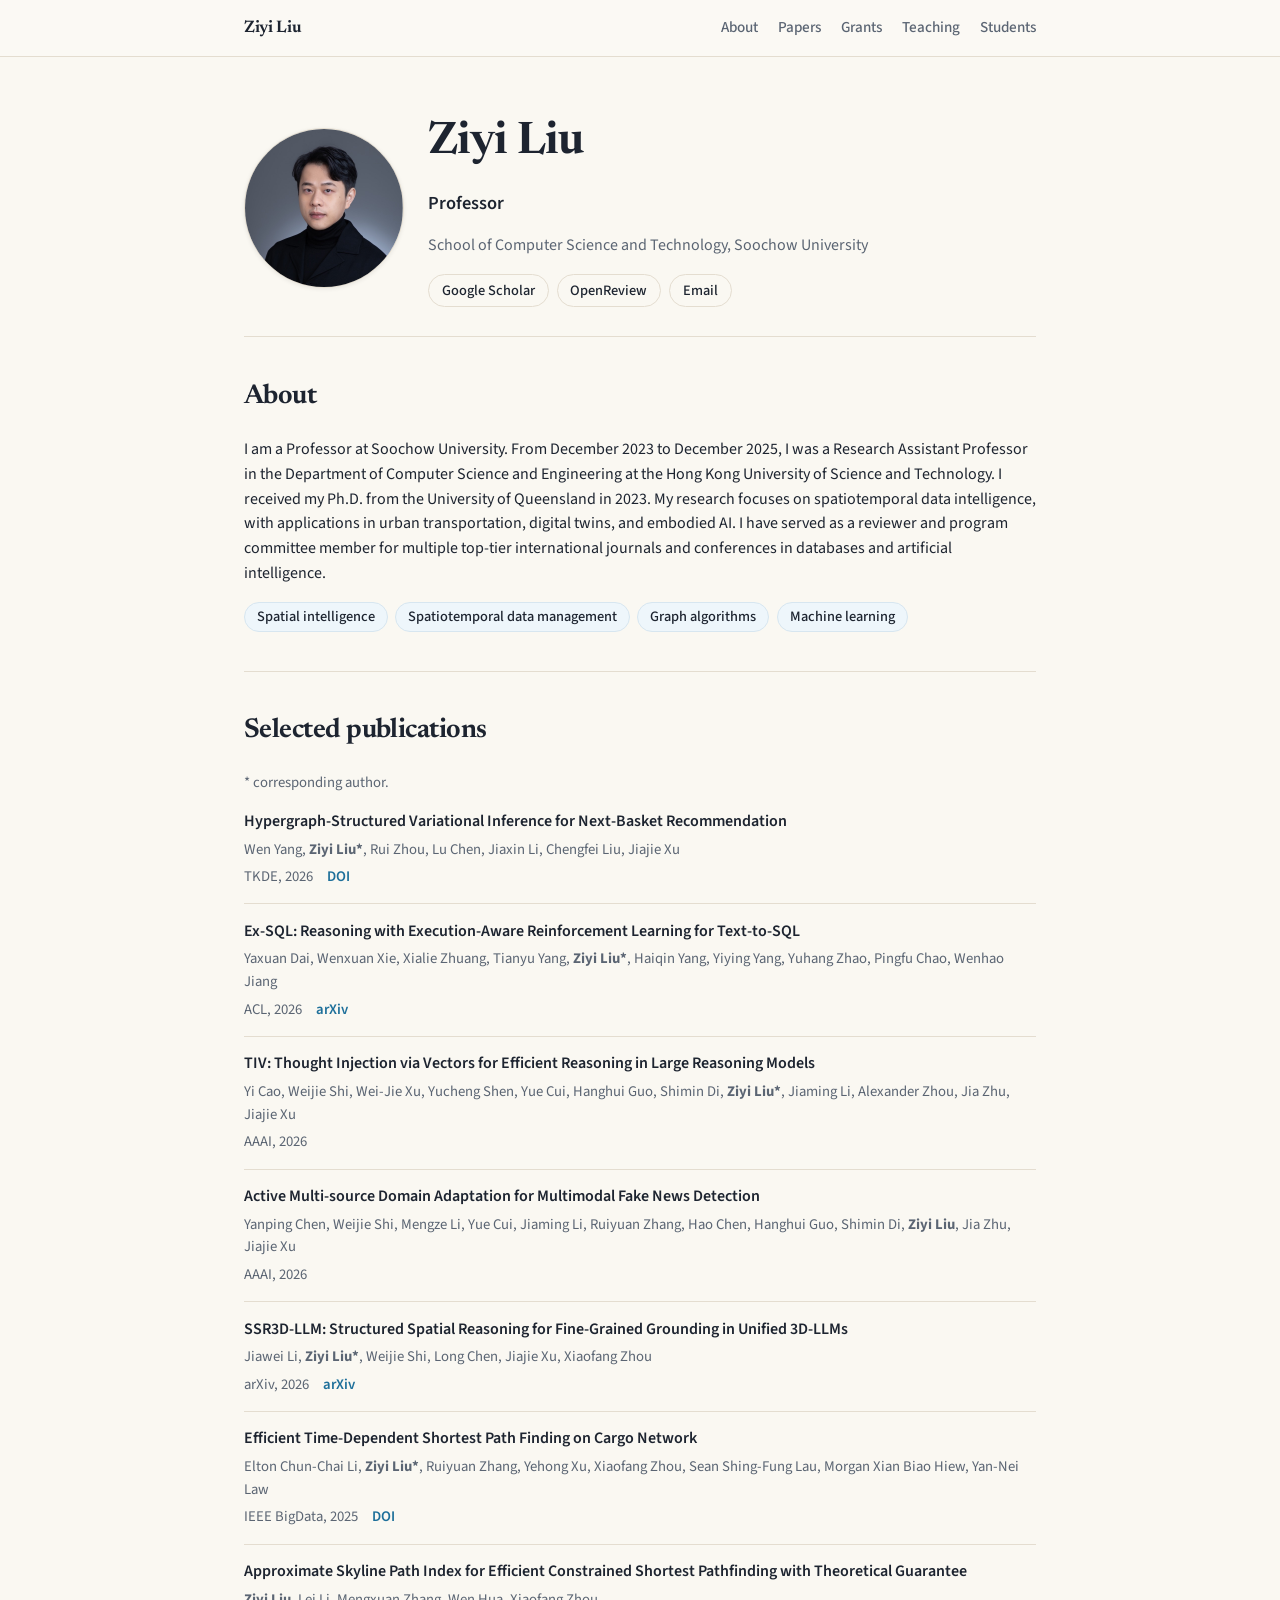
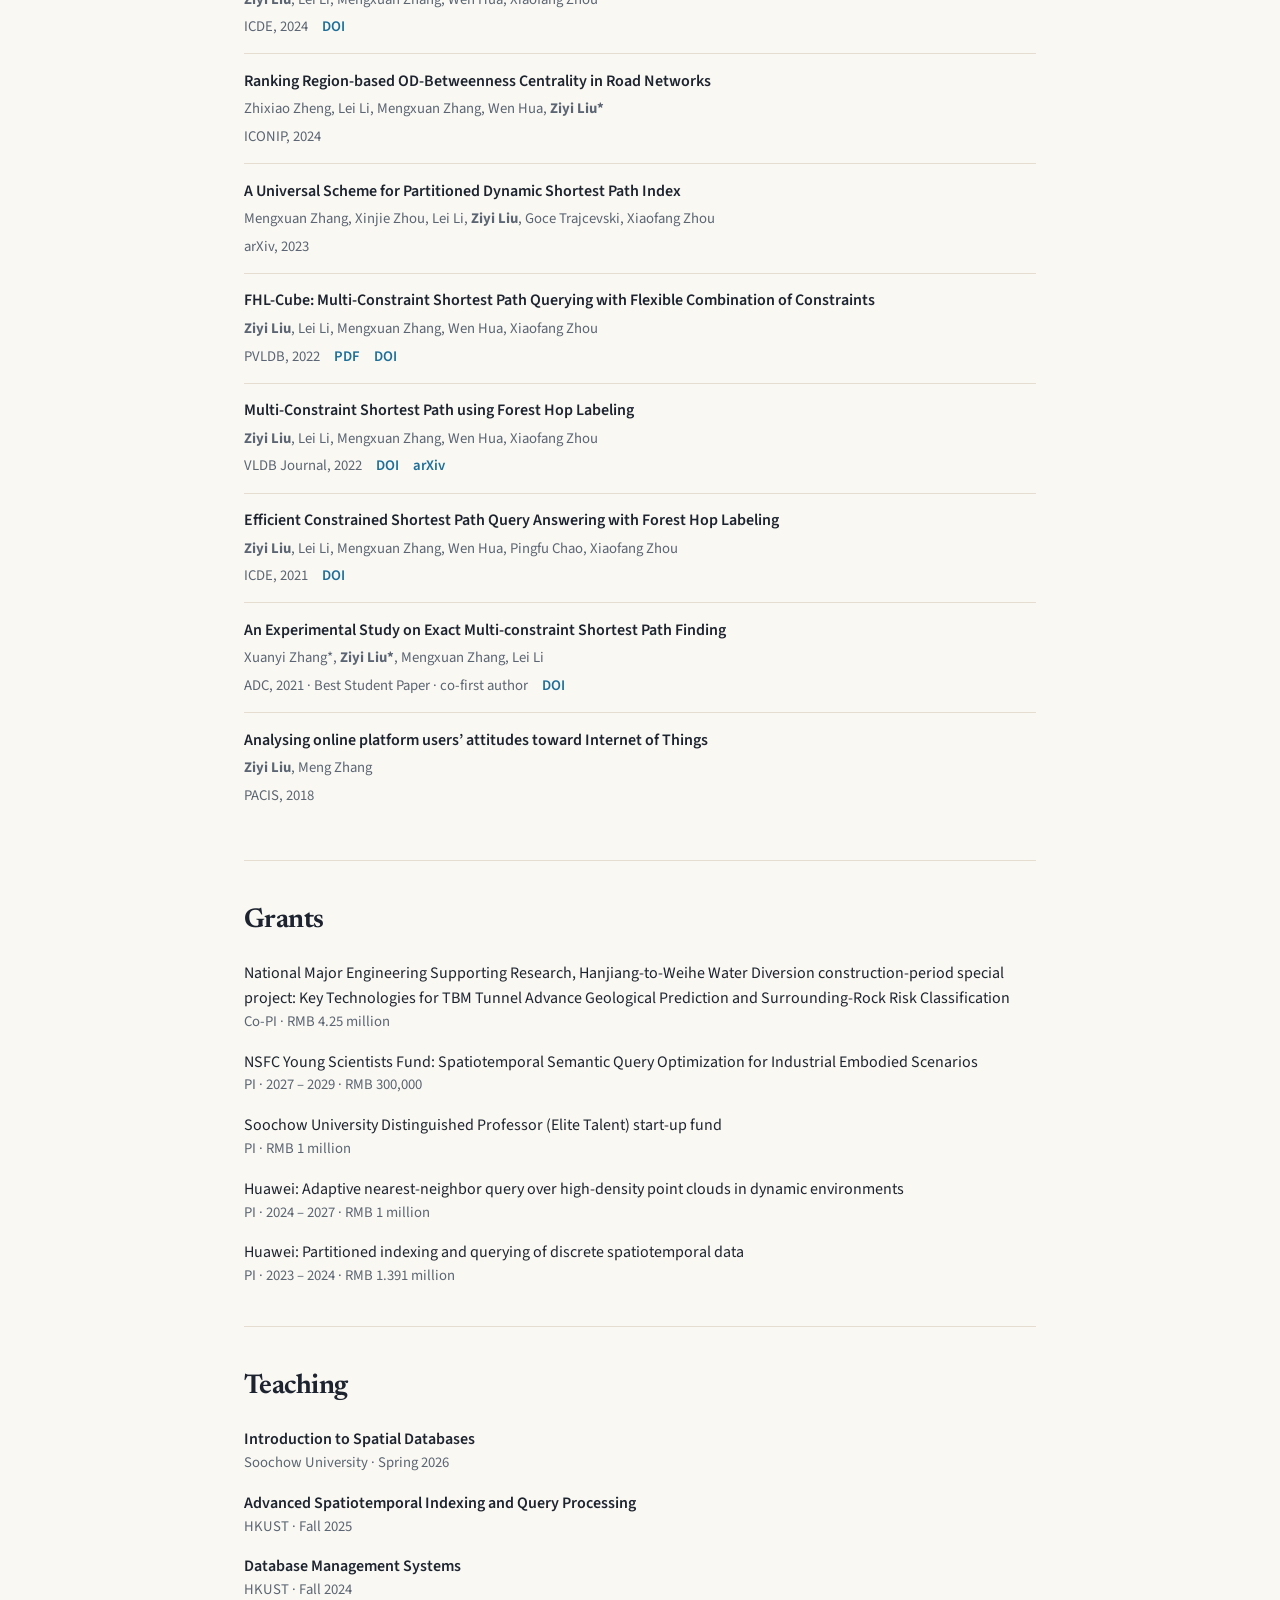
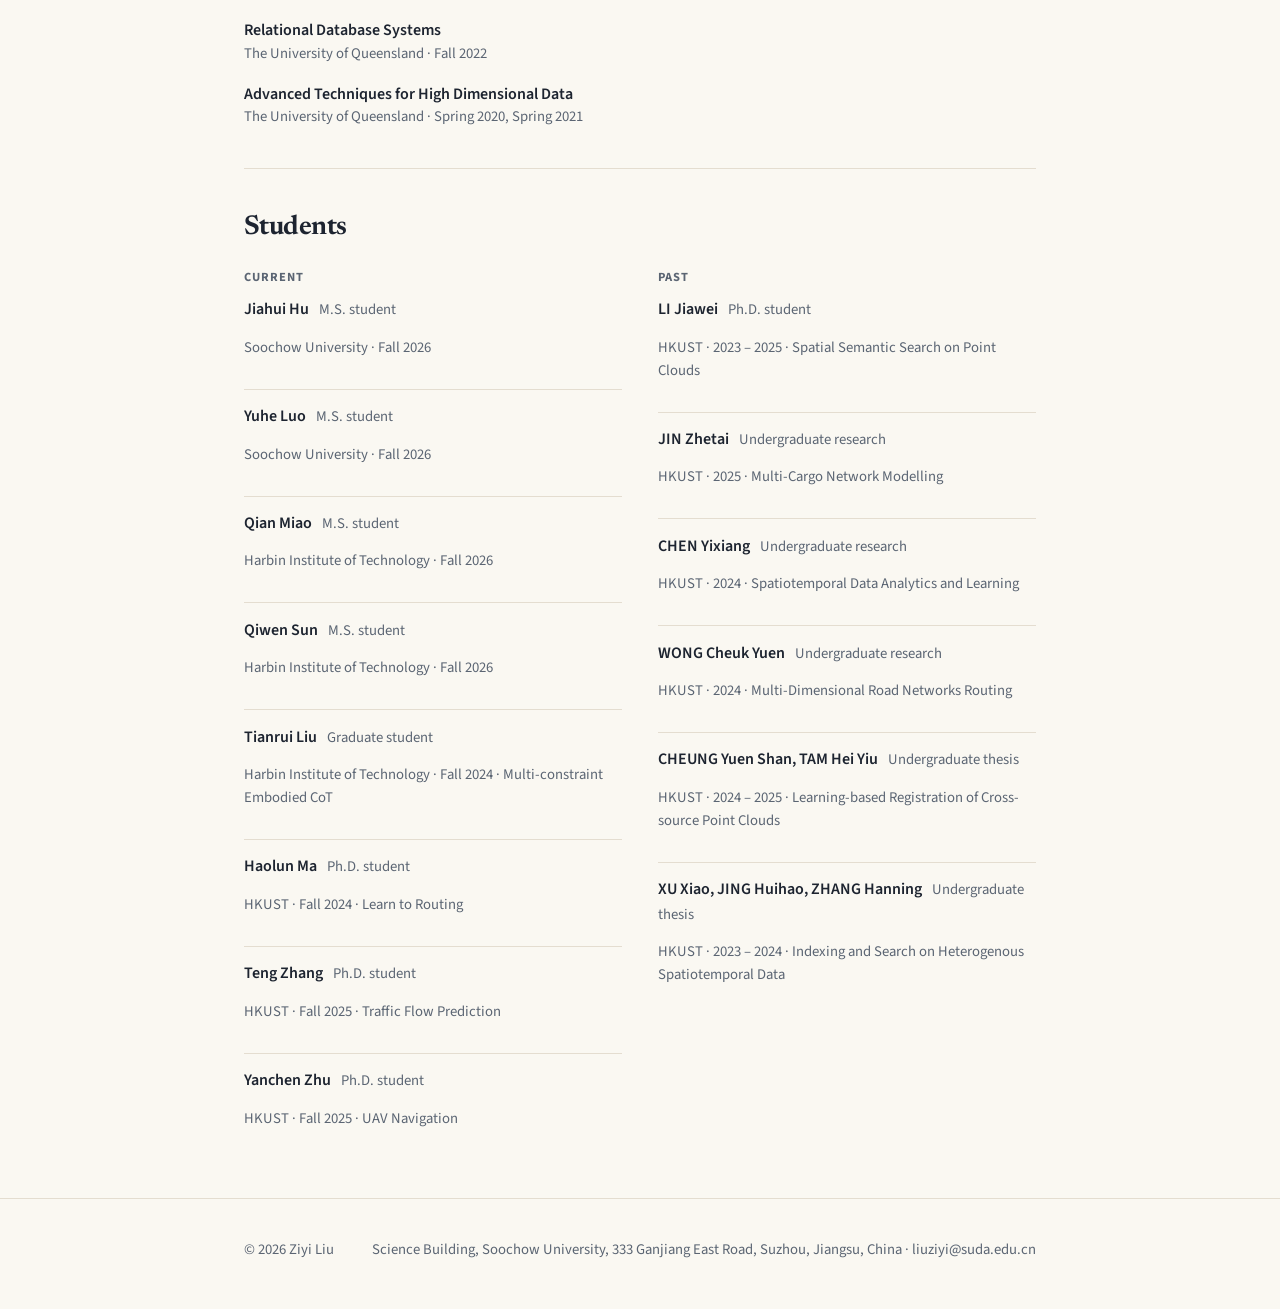
==== index.html @ f794be60 "Update index.html" ====
<!DOCTYPE html>
<html lang="en">
  <head>
    <meta charset="utf-8" />
    <meta name="viewport" content="width=device-width, initial-scale=1" />
    <title>Ziyi Liu</title>
    <meta name="description" content="Professor at Soochow University. Research in spatiotemporal data intelligence, spatial reasoning, and graph algorithms." />
    <link rel="icon" href="favicon.ico" />
    <link rel="preconnect" href="https://fonts.googleapis.com" />
    <link rel="preconnect" href="https://fonts.gstatic.com" crossorigin />
    <link href="https://fonts.googleapis.com/css2?family=Newsreader:ital,opsz,wght@0,6..72,600;0,6..72,700;1,6..72,600&family=Source+Sans+3:ital,wght@0,400;0,500;0,600;0,700;1,400&display=swap" rel="stylesheet" />
    <link rel="stylesheet" href="styles.css" />
  </head>
  <body>
    <header class="site-header">
      <div class="inner">
        <a class="brand" href="#top">Ziyi Liu</a>
        <nav class="nav-desktop" aria-label="Primary">
          <a href="#about">About</a>
          <a href="#publications">Papers</a>
          <a href="#grants">Grants</a>
          <a href="#teaching">Teaching</a>
          <a href="#students">Students</a>
        </nav>
        <button class="menu-btn" type="button" aria-label="Open menu" aria-expanded="false">☰</button>
      </div>
      <nav class="nav-mobile" hidden aria-label="Mobile">
        <a href="#about">About</a>
        <a href="#publications">Papers</a>
        <a href="#grants">Grants</a>
        <a href="#teaching">Teaching</a>
        <a href="#students">Students</a>
      </nav>
    </header>

    <main id="top">
      <section class="hero">
        <img class="portrait" src="portrait.jpg" alt="Portrait of Ziyi Liu" width="160" height="160" />
        <div>
          <h1>Ziyi Liu</h1>
          <p class="role">Professor</p>
          <p class="muted">School of Computer Science and Technology, Soochow University</p>
          <p class="links">
            <a href="https://scholar.google.com/citations?user=tpeIatUAAAAJ&amp;hl=en" target="_blank" rel="noreferrer">Google Scholar</a>
            <a href="https://openreview.net/profile?id=~Ziyi_Liu23" target="_blank" rel="noreferrer">OpenReview</a>
            <a href="mailto:liuziyi@suda.edu.cn">Email</a>
          </p>
        </div>
      </section>

      <hr />

      <section id="about">
        <h2>About</h2>
        <p>
          I am a Professor at Soochow University. From December 2023 to December 2025, I was a Research Assistant Professor in the Department of Computer Science and Engineering at the Hong Kong University of Science and Technology. I received my Ph.D. from the University of Queensland in 2023. My research focuses on spatiotemporal data intelligence, with applications in urban transportation, digital twins, and embodied AI. I have served as a reviewer and program committee member for multiple top-tier international journals and conferences in databases and artificial intelligence.
        </p>
        <p class="chips">
          <span>Spatial intelligence</span>
          <span>Spatiotemporal data management</span>
          <span>Graph algorithms</span>
          <span>Machine learning</span>
        </p>
      </section>

      <hr />

      <section id="publications">
        <h2>Selected publications</h2>
        <p class="muted small">* corresponding author.</p>
        <ul class="papers">
          <li>
            <p class="paper-title">Hypergraph-Structured Variational Inference for Next-Basket Recommendation</p>
            <p class="authors">Wen Yang, <strong>Ziyi Liu*</strong>, Rui Zhou, Lu Chen, Jiaxin Li, Chengfei Liu, Jiajie Xu</p>
            <p class="meta">TKDE, 2026 <a href="https://doi.org/10.1109/TKDE.2026.3720221" target="_blank" rel="noreferrer">DOI</a></p>
          </li>
          <li>
            <p class="paper-title">Ex-SQL: Reasoning with Execution-Aware Reinforcement Learning for Text-to-SQL</p>
            <p class="authors">Yaxuan Dai, Wenxuan Xie, Xialie Zhuang, Tianyu Yang, <strong>Ziyi Liu*</strong>, Haiqin Yang, Yiying Yang, Yuhang Zhao, Pingfu Chao, Wenhao Jiang</p>
            <p class="meta">ACL, 2026 <a href="https://arxiv.org/abs/2505.12768" target="_blank" rel="noreferrer">arXiv</a></p>
          </li>
          <li>
            <p class="paper-title">TIV: Thought Injection via Vectors for Efficient Reasoning in Large Reasoning Models</p>
            <p class="authors">Yi Cao, Weijie Shi, Wei-Jie Xu, Yucheng Shen, Yue Cui, Hanghui Guo, Shimin Di, <strong>Ziyi Liu*</strong>, Jiaming Li, Alexander Zhou, Jia Zhu, Jiajie Xu</p>
            <p class="meta">AAAI, 2026 </p>
          </li>
          <li>
            <p class="paper-title">Active Multi-source Domain Adaptation for Multimodal Fake News Detection</p>
            <p class="authors">Yanping Chen, Weijie Shi, Mengze Li, Yue Cui, Jiaming Li, Ruiyuan Zhang, Hao Chen, Hanghui Guo, Shimin Di, <strong>Ziyi Liu</strong>, Jia Zhu, Jiajie Xu</p>
            <p class="meta">AAAI, 2026 </p>
          </li>
          <li>
            <p class="paper-title">SSR3D-LLM: Structured Spatial Reasoning for Fine-Grained Grounding in Unified 3D-LLMs</p>
            <p class="authors">Jiawei Li, <strong>Ziyi Liu*</strong>, Weijie Shi, Long Chen, Jiajie Xu, Xiaofang Zhou</p>
            <p class="meta">arXiv, 2026 <a href="https://arxiv.org/abs/2605.28490" target="_blank" rel="noreferrer">arXiv</a></p>
          </li>
          <li>
            <p class="paper-title">Efficient Time-Dependent Shortest Path Finding on Cargo Network</p>
            <p class="authors">Elton Chun-Chai Li, <strong>Ziyi Liu*</strong>, Ruiyuan Zhang, Yehong Xu, Xiaofang Zhou, Sean Shing-Fung Lau, Morgan Xian Biao Hiew, Yan-Nei Law</p>
            <p class="meta">IEEE BigData, 2025 <a href="https://doi.org/10.1109/BigData66926.2025.11401019" target="_blank" rel="noreferrer">DOI</a></p>
          </li>
          <li>
            <p class="paper-title">Approximate Skyline Path Index for Efficient Constrained Shortest Pathfinding with Theoretical Guarantee</p>
            <p class="authors"><strong>Ziyi Liu</strong>, Lei Li, Mengxuan Zhang, Wen Hua, Xiaofang Zhou</p>
            <p class="meta">ICDE, 2024 <a href="https://doi.org/10.1109/ICDE60146.2024.00322" target="_blank" rel="noreferrer">DOI</a></p>
          </li>
          <li>
            <p class="paper-title">Ranking Region-based OD-Betweenness Centrality in Road Networks</p>
            <p class="authors">Zhixiao Zheng, Lei Li, Mengxuan Zhang, Wen Hua, <strong>Ziyi Liu*</strong></p>
            <p class="meta">ICONIP, 2024 </p>
          </li>
          <li>
            <p class="paper-title">A Universal Scheme for Partitioned Dynamic Shortest Path Index</p>
            <p class="authors">Mengxuan Zhang, Xinjie Zhou, Lei Li, <strong>Ziyi Liu</strong>, Goce Trajcevski, Xiaofang Zhou</p>
            <p class="meta">arXiv, 2023 </p>
          </li>
          <li>
            <p class="paper-title">FHL-Cube: Multi-Constraint Shortest Path Querying with Flexible Combination of Constraints</p>
            <p class="authors"><strong>Ziyi Liu</strong>, Lei Li, Mengxuan Zhang, Wen Hua, Xiaofang Zhou</p>
            <p class="meta">PVLDB, 2022 <a href="https://www.vldb.org/pvldb/vol15/p3112-liu.pdf" target="_blank" rel="noreferrer">PDF</a> <a href="https://doi.org/10.14778/3551793.3551856" target="_blank" rel="noreferrer">DOI</a></p>
          </li>
          <li>
            <p class="paper-title">Multi-Constraint Shortest Path using Forest Hop Labeling</p>
            <p class="authors"><strong>Ziyi Liu</strong>, Lei Li, Mengxuan Zhang, Wen Hua, Xiaofang Zhou</p>
            <p class="meta">VLDB Journal, 2022 <a href="https://doi.org/10.1007/s00778-022-00760-2" target="_blank" rel="noreferrer">DOI</a> <a href="https://arxiv.org/abs/2109.04221" target="_blank" rel="noreferrer">arXiv</a></p>
          </li>
          <li>
            <p class="paper-title">Efficient Constrained Shortest Path Query Answering with Forest Hop Labeling</p>
            <p class="authors"><strong>Ziyi Liu</strong>, Lei Li, Mengxuan Zhang, Wen Hua, Pingfu Chao, Xiaofang Zhou</p>
            <p class="meta">ICDE, 2021 <a href="https://doi.org/10.1109/ICDE51399.2021.00155" target="_blank" rel="noreferrer">DOI</a></p>
          </li>
          <li>
            <p class="paper-title">An Experimental Study on Exact Multi-constraint Shortest Path Finding</p>
            <p class="authors">Xuanyi Zhang*, <strong>Ziyi Liu*</strong>, Mengxuan Zhang, Lei Li</p>
            <p class="meta">ADC, 2021 · Best Student Paper · co-first author <a href="https://doi.org/10.1007/978-3-030-69377-0_14" target="_blank" rel="noreferrer">DOI</a></p>
          </li>
          <li>
            <p class="paper-title">Analysing online platform users’ attitudes toward Internet of Things</p>
            <p class="authors"><strong>Ziyi Liu</strong>, Meng Zhang</p>
            <p class="meta">PACIS, 2018 </p>
          </li>
        </ul>
      </section>

      <hr />

      <section id="grants">
        <h2>Grants</h2>
        <ul class="plain">
          <li>
            <p>National Major Engineering Supporting Research, Hanjiang-to-Weihe Water Diversion construction-period special project: Key Technologies for TBM Tunnel Advance Geological Prediction and Surrounding-Rock Risk Classification</p>
            <p class="muted small">Co-PI · RMB 4.25 million</p>
          </li>
          <li>
            <p>NSFC Young Scientists Fund: Spatiotemporal Semantic Query Optimization for Industrial Embodied Scenarios</p>
            <p class="muted small">PI · 2027 – 2029 · RMB 300,000</p>
          </li>
          <li>
            <p>Soochow University Distinguished Professor (Elite Talent) start-up fund</p>
            <p class="muted small">PI · RMB 1 million</p>
          </li>
          <li>
            <p>Huawei: Adaptive nearest-neighbor query over high-density point clouds in dynamic environments</p>
            <p class="muted small">PI · 2024 – 2027 · RMB 1 million</p>
          </li>
          <li>
            <p>Huawei: Partitioned indexing and querying of discrete spatiotemporal data</p>
            <p class="muted small">PI · 2023 – 2024 · RMB 1.391 million</p>
          </li>
        </ul>
      </section>

      <hr />

      <section id="teaching">
        <h2>Teaching</h2>
        <ul class="plain">
          <li>
            <p class="item-title">Introduction to Spatial Databases</p>
            <p class="muted small">Soochow University · Spring 2026</p>
          </li>
          <li>
            <p class="item-title">Advanced Spatiotemporal Indexing and Query Processing</p>
            <p class="muted small">HKUST · Fall 2025</p>
          </li>
          <li>
            <p class="item-title">Database Management Systems</p>
            <p class="muted small">HKUST · Fall 2024</p>
          </li>
          <li>
            <p class="item-title">Relational Database Systems</p>
            <p class="muted small">The University of Queensland · Fall 2022</p>
          </li>
          <li>
            <p class="item-title">Advanced Techniques for High Dimensional Data</p>
            <p class="muted small">The University of Queensland · Spring 2020, Spring 2021</p>
          </li>
        </ul>
      </section>

      <hr />

      <section id="students">
        <h2>Students</h2>
        <div class="two-col">
          <div>
            <h3>Current</h3>
            <ul class="people">
              <li><p class="item-title">Jiahui Hu <span>M.S. student</span></p><p class="muted small">Soochow University · Fall 2026</p></li>
              <li><p class="item-title">Yuhe Luo <span>M.S. student</span></p><p class="muted small">Soochow University · Fall 2026</p></li>
              <li><p class="item-title">Qian Miao <span>M.S. student</span></p><p class="muted small">Harbin Institute of Technology · Fall 2026</p></li>
              <li><p class="item-title">Qiwen Sun <span>M.S. student</span></p><p class="muted small">Harbin Institute of Technology · Fall 2026</p></li>
              <li><p class="item-title">Tianrui Liu <span>Graduate student</span></p><p class="muted small">Harbin Institute of Technology · Fall 2024 · Multi-constraint Embodied CoT</p></li>
              <li><p class="item-title">Haolun Ma <span>Ph.D. student</span></p><p class="muted small">HKUST · Fall 2024 · Learn to Routing</p></li>
              <li><p class="item-title">Teng Zhang <span>Ph.D. student</span></p><p class="muted small">HKUST · Fall 2025 · Traffic Flow Prediction</p></li>
              <li><p class="item-title">Yanchen Zhu <span>Ph.D. student</span></p><p class="muted small">HKUST · Fall 2025 · UAV Navigation</p></li>
            </ul>
          </div>
          <div>
            <h3>Past</h3>
            <ul class="people">
              <li><p class="item-title">LI Jiawei <span>Ph.D. student</span></p><p class="muted small">HKUST · 2023 – 2025 · Spatial Semantic Search on Point Clouds</p></li>
              <li><p class="item-title">JIN Zhetai <span>Undergraduate research</span></p><p class="muted small">HKUST · 2025 · Multi-Cargo Network Modelling</p></li>
              <li><p class="item-title">CHEN Yixiang <span>Undergraduate research</span></p><p class="muted small">HKUST · 2024 · Spatiotemporal Data Analytics and Learning</p></li>
              <li><p class="item-title">WONG Cheuk Yuen <span>Undergraduate research</span></p><p class="muted small">HKUST · 2024 · Multi-Dimensional Road Networks Routing</p></li>
              <li><p class="item-title">CHEUNG Yuen Shan, TAM Hei Yiu <span>Undergraduate thesis</span></p><p class="muted small">HKUST · 2024 – 2025 · Learning-based Registration of Cross-source Point Clouds</p></li>
              <li><p class="item-title">XU Xiao, JING Huihao, ZHANG Hanning <span>Undergraduate thesis</span></p><p class="muted small">HKUST · 2023 – 2024 · Indexing and Search on Heterogenous Spatiotemporal Data</p></li>
            </ul>
          </div>
        </div>
      </section>
    </main>

    <footer>
      <div class="inner">
        <p>© <span id="year"></span> Ziyi Liu</p>
        <p>Science Building, Soochow University, 333 Ganjiang East Road, Suzhou, Jiangsu, China · <a href="mailto:liuziyi@suda.edu.cn">liuziyi@suda.edu.cn</a></p>
      </div>
    </footer>
    <script src="site.js"></script>
  </body>
</html>
---- styles.css ----
:root {
  --bg: #faf8f2;
  --fg: #1d2430;
  --muted: #5b6573;
  --line: #e4ddd0;
  --sky: #1d6f9a;
  --chip: #eef6fb;
  --max: 52rem;
}

* {
  box-sizing: border-box;
}

html {
  scroll-behavior: smooth;
}

body {
  margin: 0;
  color: var(--fg);
  background: var(--bg);
  font-family: "Source Sans 3", "Segoe UI", sans-serif;
  line-height: 1.55;
}

h1,
h2,
.brand {
  font-family: Newsreader, Georgia, serif;
  font-weight: 650;
  letter-spacing: -0.02em;
}

a {
  color: var(--sky);
  text-decoration: none;
}

a:hover {
  text-underline-offset: 3px;
  text-decoration: underline;
}

.site-header {
  position: sticky;
  top: 0;
  z-index: 20;
  background: color-mix(in srgb, var(--bg) 88%, white);
  backdrop-filter: blur(12px);
  border-bottom: 1px solid var(--line);
}

.site-header .inner,
footer .inner,
main {
  max-width: var(--max);
  margin: 0 auto;
  padding: 0 1.25rem;
}

.site-header .inner {
  display: flex;
  align-items: center;
  justify-content: space-between;
  height: 3.5rem;
  gap: 1rem;
}

.brand {
  color: var(--fg);
  font-size: 1.05rem;
  text-decoration: none;
}

.brand:hover {
  text-decoration: none;
}

.nav-desktop {
  display: none;
  gap: 1.25rem;
}

.nav-desktop a,
.nav-mobile a {
  color: var(--muted);
  font-size: 0.95rem;
  font-weight: 500;
}

.nav-desktop a:hover,
.nav-mobile a:hover {
  color: var(--fg);
  text-decoration: none;
}

.menu-btn {
  border: 1px solid var(--line);
  background: var(--bg);
  border-radius: 0.5rem;
  width: 2.25rem;
  height: 2.25rem;
  font-size: 1.1rem;
  cursor: pointer;
}

.nav-mobile {
  display: grid;
  padding: 0.35rem 1.25rem 0.9rem;
  border-top: 1px solid var(--line);
}

.nav-mobile[hidden] {
  display: none;
}

.nav-mobile a {
  padding: 0.55rem 0;
}

.hero {
  display: grid;
  gap: 1.5rem;
  padding: 2.5rem 0 1.5rem;
}

.portrait {
  width: 9rem;
  height: 9rem;
  object-fit: cover;
  object-position: center 18%;
  border-radius: 999px;
  border: 1px solid var(--line);
  box-shadow: 0 1px 4px rgb(0 0 0 / 8%);
}

h1 {
  margin: 0;
  font-size: 2.4rem;
}

.role {
  margin: 0.7rem 0 0;
  font-size: 1.15rem;
  font-weight: 600;
}

.muted {
  color: var(--muted);
}

.small {
  font-size: 0.92rem;
}

.links {
  display: flex;
  flex-wrap: wrap;
  gap: 0.5rem;
  margin: 1rem 0 0;
}

.links a {
  display: inline-flex;
  align-items: center;
  padding: 0.28rem 0.8rem;
  border: 1px solid var(--line);
  border-radius: 999px;
  color: var(--fg);
  font-size: 0.9rem;
  font-weight: 500;
}

.links a:hover {
  text-decoration: none;
  border-color: #c7d7e4;
  background: var(--chip);
}

hr {
  border: 0;
  border-top: 1px solid var(--line);
  margin: 0;
}

section {
  padding: 2.4rem 0;
}

h2 {
  margin: 0 0 1.2rem;
  font-size: 1.7rem;
}

h3 {
  margin: 0 0 0.6rem;
  font-size: 0.78rem;
  letter-spacing: 0.08em;
  text-transform: uppercase;
  color: var(--muted);
}

.chips {
  display: flex;
  flex-wrap: wrap;
  gap: 0.45rem;
  margin: 1rem 0 0;
}

.chips span {
  border: 1px solid #d7e6f0;
  background: var(--chip);
  border-radius: 999px;
  padding: 0.2rem 0.75rem;
  font-size: 0.9rem;
  font-weight: 500;
}

ul {
  margin: 0;
  padding: 0;
  list-style: none;
}

.papers li,
.people li {
  padding: 0.9rem 0;
  border-top: 1px solid var(--line);
}

.papers li:first-child,
.people li:first-child {
  border-top: 0;
  padding-top: 0;
}

.paper-title,
.item-title {
  margin: 0;
  font-weight: 600;
}

.authors,
.meta {
  margin: 0.3rem 0 0;
  color: var(--muted);
  font-size: 0.92rem;
}

.meta a {
  margin-left: 0.7rem;
  font-weight: 600;
}

.plain li + li {
  margin-top: 1rem;
}

.plain p {
  margin: 0;
}

.item-title span {
  margin-left: 0.45rem;
  font-weight: 400;
  color: var(--muted);
  font-size: 0.92rem;
}

.two-col {
  display: grid;
  gap: 2.2rem;
}

footer {
  border-top: 1px solid var(--line);
  color: var(--muted);
  font-size: 0.92rem;
}

footer .inner {
  display: flex;
  flex-direction: column;
  gap: 0.4rem;
  padding: 1.6rem 1.25rem 2rem;
}

footer a {
  color: inherit;
}

footer a:hover {
  color: var(--fg);
}

@media (min-width: 640px) {
  .hero {
    grid-template-columns: 10rem 1fr;
    align-items: center;
    padding: 3.2rem 0 1.8rem;
  }

  .portrait {
    width: 10rem;
    height: 10rem;
  }

  h1 {
    font-size: 2.8rem;
  }
}

@media (min-width: 900px) {
  .nav-desktop {
    display: flex;
  }

  .menu-btn,
  .nav-mobile {
    display: none;
  }

  .two-col {
    grid-template-columns: 1fr 1fr;
  }

  footer .inner {
    flex-direction: row;
    justify-content: space-between;
    align-items: center;
  }
}
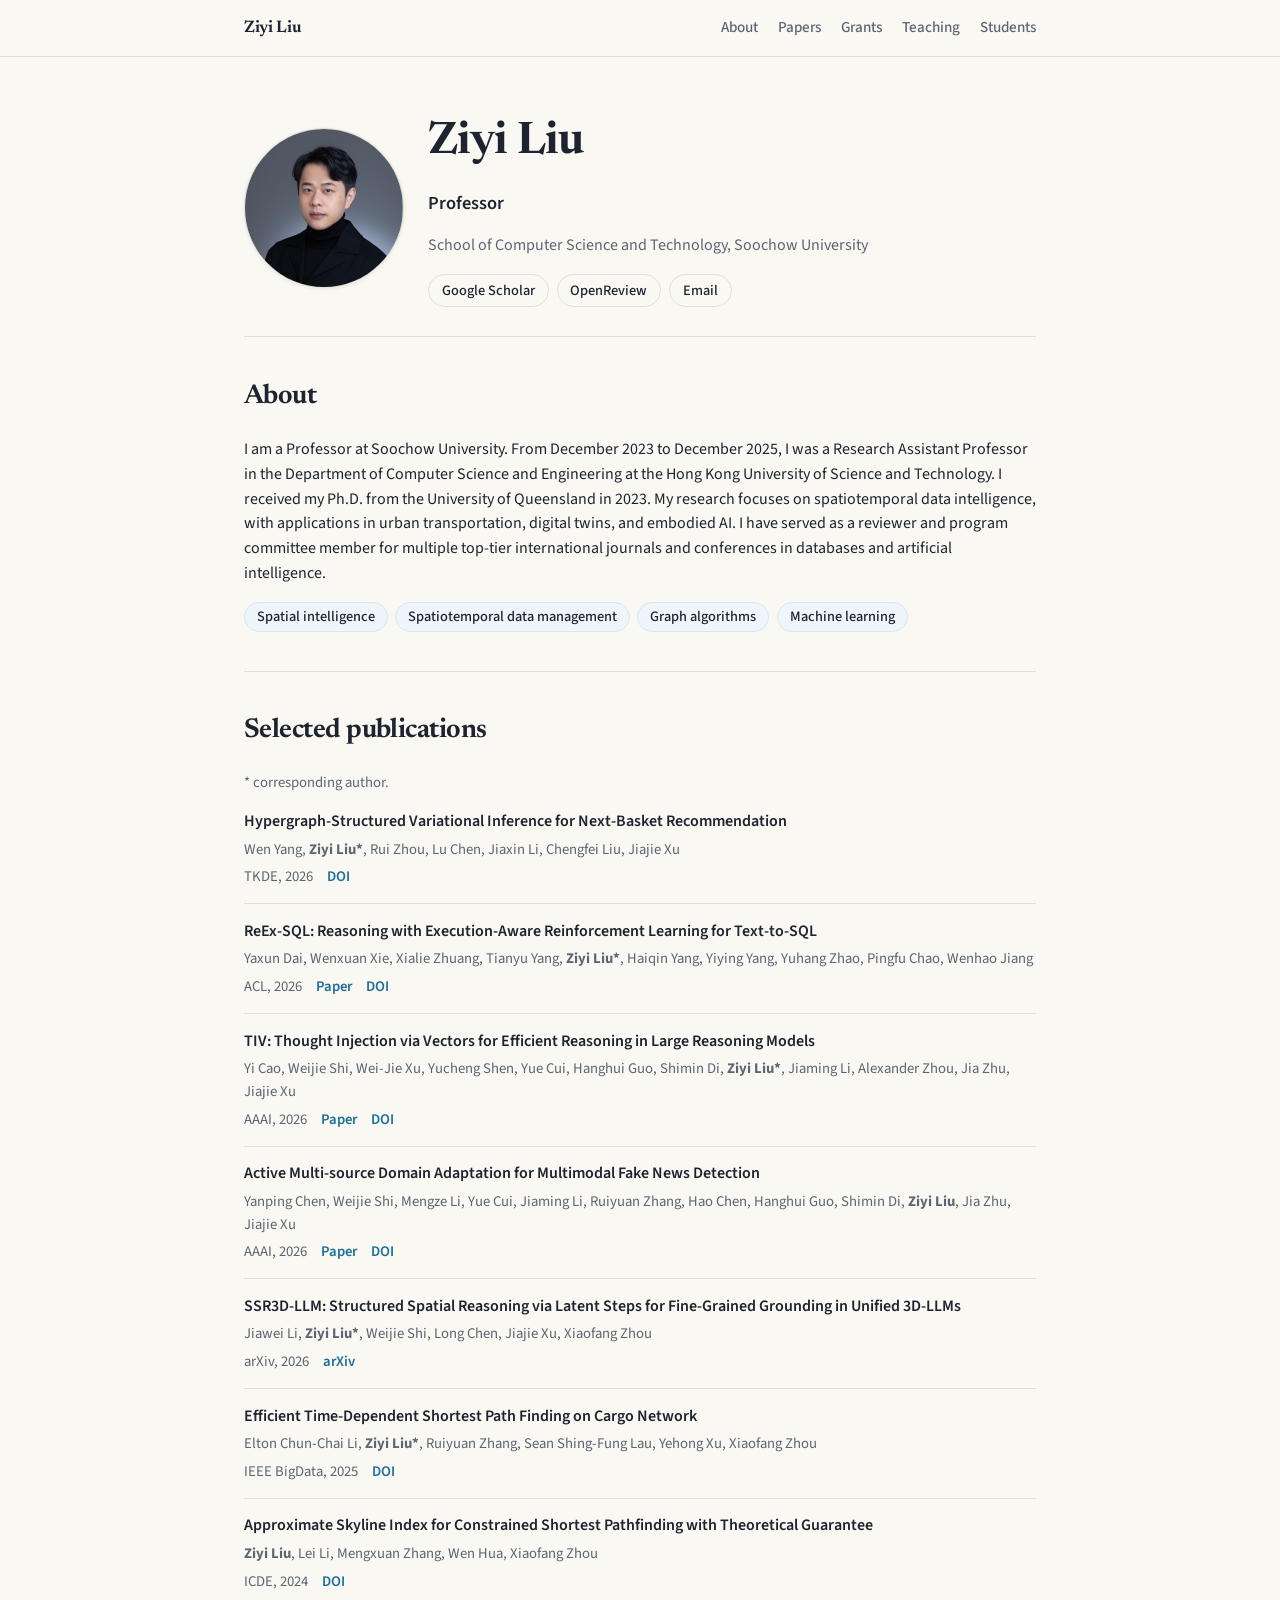
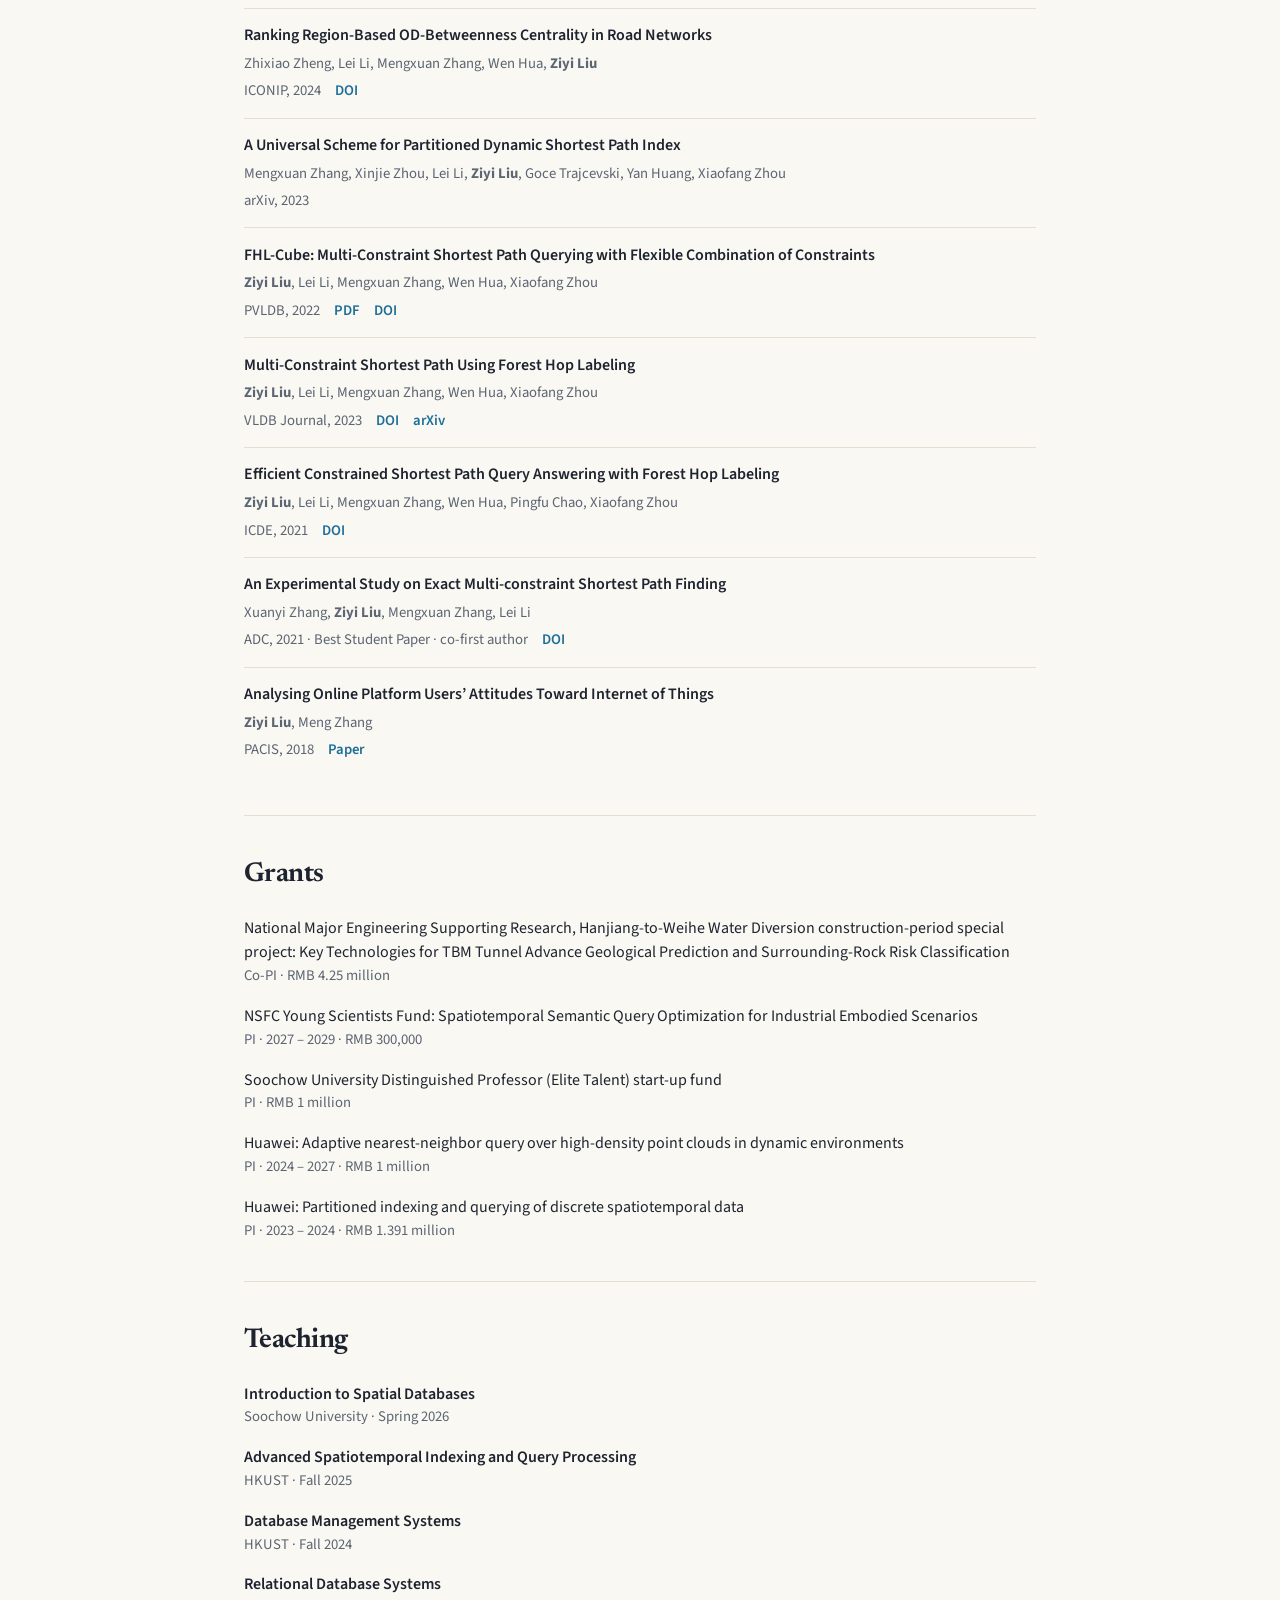
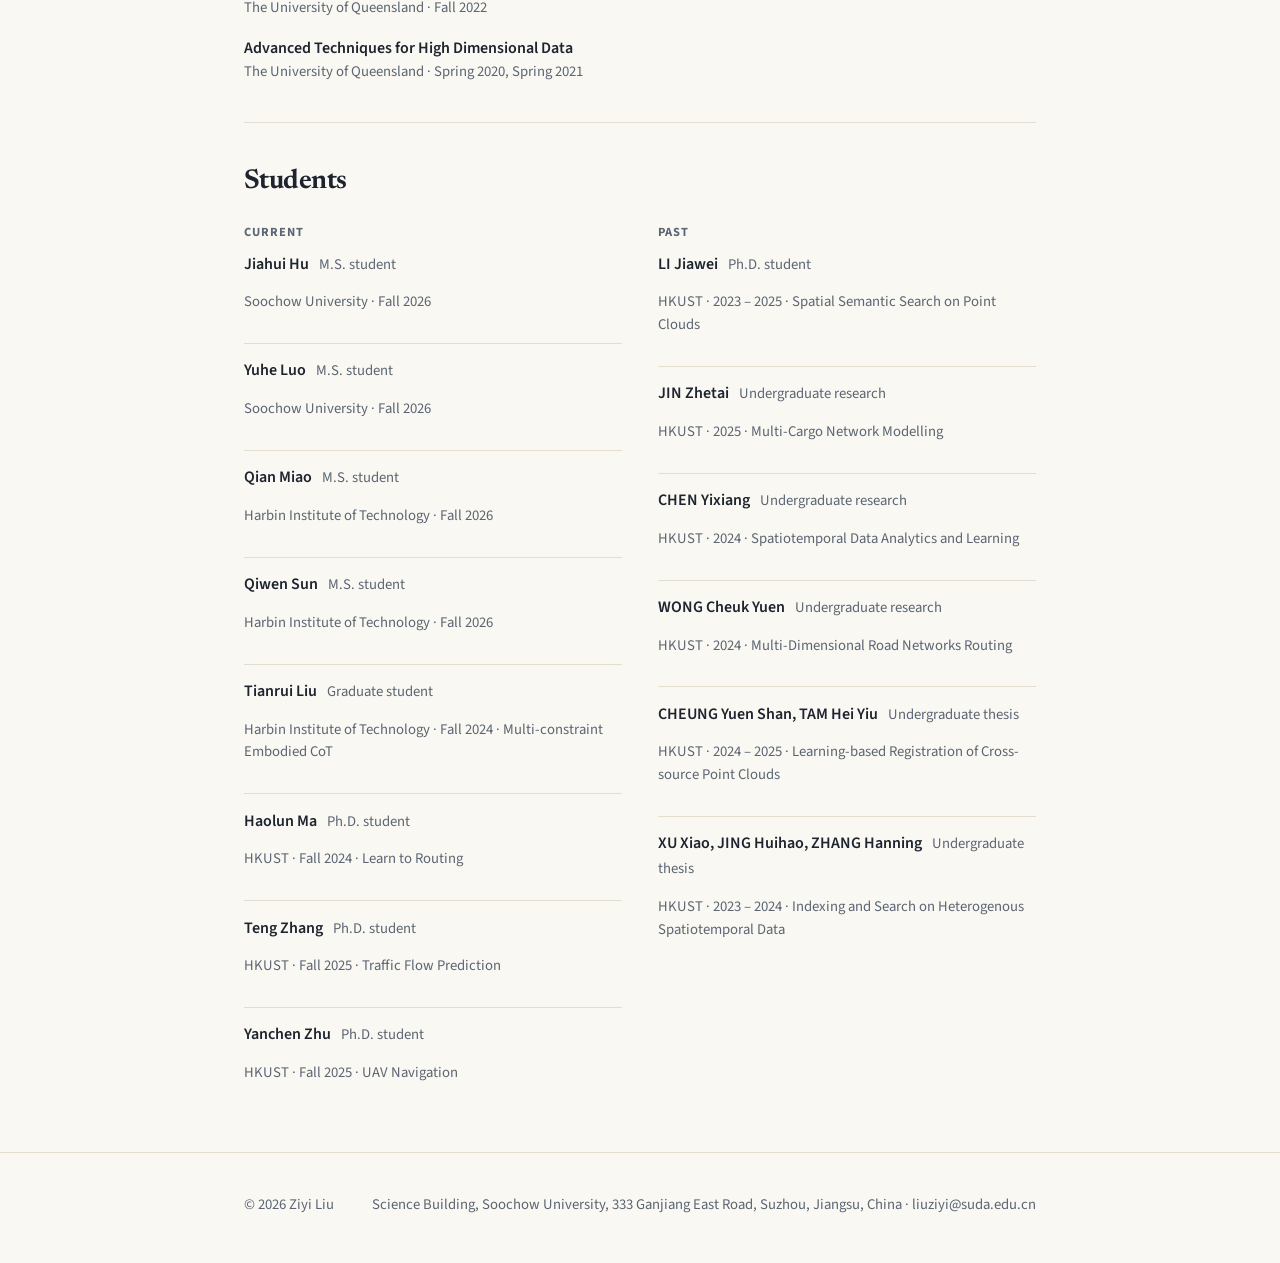
==== commit 69d4c00d: "Update index.html" ====
--- a/index.html
+++ b/index.html
@@ -65,82 +65,231 @@
 
       <hr />
 
-      <section id="publications">
-        <h2>Selected publications</h2>
-        <p class="muted small">* corresponding author.</p>
-        <ul class="papers">
-          <li>
-            <p class="paper-title">Hypergraph-Structured Variational Inference for Next-Basket Recommendation</p>
-            <p class="authors">Wen Yang, <strong>Ziyi Liu*</strong>, Rui Zhou, Lu Chen, Jiaxin Li, Chengfei Liu, Jiajie Xu</p>
-            <p class="meta">TKDE, 2026 <a href="https://doi.org/10.1109/TKDE.2026.3720221" target="_blank" rel="noreferrer">DOI</a></p>
-          </li>
-          <li>
-            <p class="paper-title">Ex-SQL: Reasoning with Execution-Aware Reinforcement Learning for Text-to-SQL</p>
-            <p class="authors">Yaxuan Dai, Wenxuan Xie, Xialie Zhuang, Tianyu Yang, <strong>Ziyi Liu*</strong>, Haiqin Yang, Yiying Yang, Yuhang Zhao, Pingfu Chao, Wenhao Jiang</p>
-            <p class="meta">ACL, 2026 <a href="https://arxiv.org/abs/2505.12768" target="_blank" rel="noreferrer">arXiv</a></p>
-          </li>
-          <li>
-            <p class="paper-title">TIV: Thought Injection via Vectors for Efficient Reasoning in Large Reasoning Models</p>
-            <p class="authors">Yi Cao, Weijie Shi, Wei-Jie Xu, Yucheng Shen, Yue Cui, Hanghui Guo, Shimin Di, <strong>Ziyi Liu*</strong>, Jiaming Li, Alexander Zhou, Jia Zhu, Jiajie Xu</p>
-            <p class="meta">AAAI, 2026 </p>
-          </li>
-          <li>
-            <p class="paper-title">Active Multi-source Domain Adaptation for Multimodal Fake News Detection</p>
-            <p class="authors">Yanping Chen, Weijie Shi, Mengze Li, Yue Cui, Jiaming Li, Ruiyuan Zhang, Hao Chen, Hanghui Guo, Shimin Di, <strong>Ziyi Liu</strong>, Jia Zhu, Jiajie Xu</p>
-            <p class="meta">AAAI, 2026 </p>
-          </li>
-          <li>
-            <p class="paper-title">SSR3D-LLM: Structured Spatial Reasoning for Fine-Grained Grounding in Unified 3D-LLMs</p>
-            <p class="authors">Jiawei Li, <strong>Ziyi Liu*</strong>, Weijie Shi, Long Chen, Jiajie Xu, Xiaofang Zhou</p>
-            <p class="meta">arXiv, 2026 <a href="https://arxiv.org/abs/2605.28490" target="_blank" rel="noreferrer">arXiv</a></p>
-          </li>
-          <li>
-            <p class="paper-title">Efficient Time-Dependent Shortest Path Finding on Cargo Network</p>
-            <p class="authors">Elton Chun-Chai Li, <strong>Ziyi Liu*</strong>, Ruiyuan Zhang, Yehong Xu, Xiaofang Zhou, Sean Shing-Fung Lau, Morgan Xian Biao Hiew, Yan-Nei Law</p>
-            <p class="meta">IEEE BigData, 2025 <a href="https://doi.org/10.1109/BigData66926.2025.11401019" target="_blank" rel="noreferrer">DOI</a></p>
-          </li>
-          <li>
-            <p class="paper-title">Approximate Skyline Path Index for Efficient Constrained Shortest Pathfinding with Theoretical Guarantee</p>
-            <p class="authors"><strong>Ziyi Liu</strong>, Lei Li, Mengxuan Zhang, Wen Hua, Xiaofang Zhou</p>
-            <p class="meta">ICDE, 2024 <a href="https://doi.org/10.1109/ICDE60146.2024.00322" target="_blank" rel="noreferrer">DOI</a></p>
-          </li>
-          <li>
-            <p class="paper-title">Ranking Region-based OD-Betweenness Centrality in Road Networks</p>
-            <p class="authors">Zhixiao Zheng, Lei Li, Mengxuan Zhang, Wen Hua, <strong>Ziyi Liu*</strong></p>
-            <p class="meta">ICONIP, 2024 </p>
-          </li>
-          <li>
-            <p class="paper-title">A Universal Scheme for Partitioned Dynamic Shortest Path Index</p>
-            <p class="authors">Mengxuan Zhang, Xinjie Zhou, Lei Li, <strong>Ziyi Liu</strong>, Goce Trajcevski, Xiaofang Zhou</p>
-            <p class="meta">arXiv, 2023 </p>
-          </li>
-          <li>
-            <p class="paper-title">FHL-Cube: Multi-Constraint Shortest Path Querying with Flexible Combination of Constraints</p>
-            <p class="authors"><strong>Ziyi Liu</strong>, Lei Li, Mengxuan Zhang, Wen Hua, Xiaofang Zhou</p>
-            <p class="meta">PVLDB, 2022 <a href="https://www.vldb.org/pvldb/vol15/p3112-liu.pdf" target="_blank" rel="noreferrer">PDF</a> <a href="https://doi.org/10.14778/3551793.3551856" target="_blank" rel="noreferrer">DOI</a></p>
-          </li>
-          <li>
-            <p class="paper-title">Multi-Constraint Shortest Path using Forest Hop Labeling</p>
-            <p class="authors"><strong>Ziyi Liu</strong>, Lei Li, Mengxuan Zhang, Wen Hua, Xiaofang Zhou</p>
-            <p class="meta">VLDB Journal, 2022 <a href="https://doi.org/10.1007/s00778-022-00760-2" target="_blank" rel="noreferrer">DOI</a> <a href="https://arxiv.org/abs/2109.04221" target="_blank" rel="noreferrer">arXiv</a></p>
-          </li>
-          <li>
-            <p class="paper-title">Efficient Constrained Shortest Path Query Answering with Forest Hop Labeling</p>
-            <p class="authors"><strong>Ziyi Liu</strong>, Lei Li, Mengxuan Zhang, Wen Hua, Pingfu Chao, Xiaofang Zhou</p>
-            <p class="meta">ICDE, 2021 <a href="https://doi.org/10.1109/ICDE51399.2021.00155" target="_blank" rel="noreferrer">DOI</a></p>
-          </li>
-          <li>
-            <p class="paper-title">An Experimental Study on Exact Multi-constraint Shortest Path Finding</p>
-            <p class="authors">Xuanyi Zhang*, <strong>Ziyi Liu*</strong>, Mengxuan Zhang, Lei Li</p>
-            <p class="meta">ADC, 2021 · Best Student Paper · co-first author <a href="https://doi.org/10.1007/978-3-030-69377-0_14" target="_blank" rel="noreferrer">DOI</a></p>
-          </li>
-          <li>
-            <p class="paper-title">Analysing online platform users’ attitudes toward Internet of Things</p>
-            <p class="authors"><strong>Ziyi Liu</strong>, Meng Zhang</p>
-            <p class="meta">PACIS, 2018 </p>
-          </li>
-        </ul>
-      </section>
+     <section id="publications">
+  <h2>Selected publications</h2>
+  <p class="muted small">* corresponding author.</p>
+
+  <ul class="papers">
+    <li>
+      <p class="paper-title">
+        Hypergraph-Structured Variational Inference for Next-Basket Recommendation
+      </p>
+      <p class="authors">
+        Wen Yang, <strong>Ziyi Liu*</strong>, Rui Zhou, Lu Chen, Jiaxin Li,
+        Chengfei Liu, Jiajie Xu
+      </p>
+      <p class="meta">
+        TKDE, 2026
+        <a href="https://doi.org/10.1109/TKDE.2026.3720221"
+           target="_blank" rel="noreferrer">DOI</a>
+      </p>
+    </li>
+
+    <li>
+      <p class="paper-title">
+        ReEx-SQL: Reasoning with Execution-Aware Reinforcement Learning for Text-to-SQL
+      </p>
+      <p class="authors">
+        Yaxun Dai, Wenxuan Xie, Xialie Zhuang, Tianyu Yang,
+        <strong>Ziyi Liu*</strong>, Haiqin Yang, Yiying Yang, Yuhang Zhao,
+        Pingfu Chao, Wenhao Jiang
+      </p>
+      <p class="meta">
+        ACL, 2026
+        <a href="https://aclanthology.org/2026.acl-long.35/"
+           target="_blank" rel="noreferrer">Paper</a>
+        <a href="https://doi.org/10.18653/v1/2026.acl-long.35"
+           target="_blank" rel="noreferrer">DOI</a>
+      </p>
+    </li>
+
+    <li>
+      <p class="paper-title">
+        TIV: Thought Injection via Vectors for Efficient Reasoning in Large Reasoning Models
+      </p>
+      <p class="authors">
+        Yi Cao, Weijie Shi, Wei-Jie Xu, Yucheng Shen, Yue Cui, Hanghui Guo,
+        Shimin Di, <strong>Ziyi Liu*</strong>, Jiaming Li, Alexander Zhou,
+        Jia Zhu, Jiajie Xu
+      </p>
+      <p class="meta">
+        AAAI, 2026
+        <a href="https://ojs.aaai.org/index.php/AAAI/article/view/40264"
+           target="_blank" rel="noreferrer">Paper</a>
+        <a href="https://doi.org/10.1609/aaai.v40i36.40264"
+           target="_blank" rel="noreferrer">DOI</a>
+      </p>
+    </li>
+
+    <li>
+      <p class="paper-title">
+        Active Multi-source Domain Adaptation for Multimodal Fake News Detection
+      </p>
+      <p class="authors">
+        Yanping Chen, Weijie Shi, Mengze Li, Yue Cui, Jiaming Li,
+        Ruiyuan Zhang, Hao Chen, Hanghui Guo, Shimin Di,
+        <strong>Ziyi Liu</strong>, Jia Zhu, Jiajie Xu
+      </p>
+      <p class="meta">
+        AAAI, 2026
+        <a href="https://ojs.aaai.org/index.php/AAAI/article/view/39125"
+           target="_blank" rel="noreferrer">Paper</a>
+        <a href="https://doi.org/10.1609/aaai.v40i24.39125"
+           target="_blank" rel="noreferrer">DOI</a>
+      </p>
+    </li>
+
+    <li>
+      <p class="paper-title">
+        SSR3D-LLM: Structured Spatial Reasoning via Latent Steps for Fine-Grained Grounding in Unified 3D-LLMs
+      </p>
+      <p class="authors">
+        Jiawei Li, <strong>Ziyi Liu*</strong>, Weijie Shi, Long Chen,
+        Jiajie Xu, Xiaofang Zhou
+      </p>
+      <p class="meta">
+        arXiv, 2026
+        <a href="https://arxiv.org/abs/2605.28490"
+           target="_blank" rel="noreferrer">arXiv</a>
+      </p>
+    </li>
+
+    <li>
+      <p class="paper-title">
+        Efficient Time-Dependent Shortest Path Finding on Cargo Network
+      </p>
+      <p class="authors">
+        Elton Chun-Chai Li, <strong>Ziyi Liu*</strong>, Ruiyuan Zhang,
+        Sean Shing-Fung Lau, Yehong Xu, Xiaofang Zhou
+      </p>
+      <p class="meta">
+        IEEE BigData, 2025
+        <a href="https://doi.org/10.1109/BigData66926.2025.11401019"
+           target="_blank" rel="noreferrer">DOI</a>
+      </p>
+    </li>
+
+    <li>
+      <p class="paper-title">
+        Approximate Skyline Index for Constrained Shortest Pathfinding with Theoretical Guarantee
+      </p>
+      <p class="authors">
+        <strong>Ziyi Liu</strong>, Lei Li, Mengxuan Zhang, Wen Hua,
+        Xiaofang Zhou
+      </p>
+      <p class="meta">
+        ICDE, 2024
+        <a href="https://doi.org/10.1109/ICDE60146.2024.00322"
+           target="_blank" rel="noreferrer">DOI</a>
+      </p>
+    </li>
+
+    <li>
+      <p class="paper-title">
+        Ranking Region-Based OD-Betweenness Centrality in Road Networks
+      </p>
+      <p class="authors">
+        Zhixiao Zheng, Lei Li, Mengxuan Zhang, Wen Hua,
+        <strong>Ziyi Liu</strong>
+      </p>
+      <p class="meta">
+        ICONIP, 2024
+        <a href="https://doi.org/10.1007/978-981-96-6591-4_1"
+           target="_blank" rel="noreferrer">DOI</a>
+      </p>
+    </li>
+
+    <li>
+      <p class="paper-title">
+        A Universal Scheme for Partitioned Dynamic Shortest Path Index
+      </p>
+      <p class="authors">
+        Mengxuan Zhang, Xinjie Zhou, Lei Li, <strong>Ziyi Liu</strong>,
+        Goce Trajcevski, Yan Huang, Xiaofang Zhou
+      </p>
+      <p class="meta">
+        arXiv, 2023
+      </p>
+    </li>
+
+    <li>
+      <p class="paper-title">
+        FHL-Cube: Multi-Constraint Shortest Path Querying with Flexible Combination of Constraints
+      </p>
+      <p class="authors">
+        <strong>Ziyi Liu</strong>, Lei Li, Mengxuan Zhang, Wen Hua,
+        Xiaofang Zhou
+      </p>
+      <p class="meta">
+        PVLDB, 2022
+        <a href="https://www.vldb.org/pvldb/vol15/p3112-liu.pdf"
+           target="_blank" rel="noreferrer">PDF</a>
+        <a href="https://doi.org/10.14778/3551793.3551856"
+           target="_blank" rel="noreferrer">DOI</a>
+      </p>
+    </li>
+
+    <li>
+      <p class="paper-title">
+        Multi-Constraint Shortest Path Using Forest Hop Labeling
+      </p>
+      <p class="authors">
+        <strong>Ziyi Liu</strong>, Lei Li, Mengxuan Zhang, Wen Hua,
+        Xiaofang Zhou
+      </p>
+      <p class="meta">
+        VLDB Journal, 2023
+        <a href="https://doi.org/10.1007/s00778-022-00760-2"
+           target="_blank" rel="noreferrer">DOI</a>
+        <a href="https://arxiv.org/abs/2109.04221"
+           target="_blank" rel="noreferrer">arXiv</a>
+      </p>
+    </li>
+
+    <li>
+      <p class="paper-title">
+        Efficient Constrained Shortest Path Query Answering with Forest Hop Labeling
+      </p>
+      <p class="authors">
+        <strong>Ziyi Liu</strong>, Lei Li, Mengxuan Zhang, Wen Hua,
+        Pingfu Chao, Xiaofang Zhou
+      </p>
+      <p class="meta">
+        ICDE, 2021
+        <a href="https://doi.org/10.1109/ICDE51399.2021.00155"
+           target="_blank" rel="noreferrer">DOI</a>
+      </p>
+    </li>
+
+    <li>
+      <p class="paper-title">
+        An Experimental Study on Exact Multi-constraint Shortest Path Finding
+      </p>
+      <p class="authors">
+        Xuanyi Zhang, <strong>Ziyi Liu</strong>, Mengxuan Zhang, Lei Li
+      </p>
+      <p class="meta">
+        ADC, 2021 · Best Student Paper · co-first author
+        <a href="https://doi.org/10.1007/978-3-030-69377-0_14"
+           target="_blank" rel="noreferrer">DOI</a>
+      </p>
+    </li>
+
+    <li>
+      <p class="paper-title">
+        Analysing Online Platform Users’ Attitudes Toward Internet of Things
+      </p>
+      <p class="authors">
+        <strong>Ziyi Liu</strong>, Meng Zhang
+      </p>
+      <p class="meta">
+        PACIS, 2018
+        <a href="https://aisel.aisnet.org/pacis2018/192/"
+           target="_blank" rel="noreferrer">Paper</a>
+      </p>
+    </li>
+  </ul>
+</section>
 
       <hr />
 
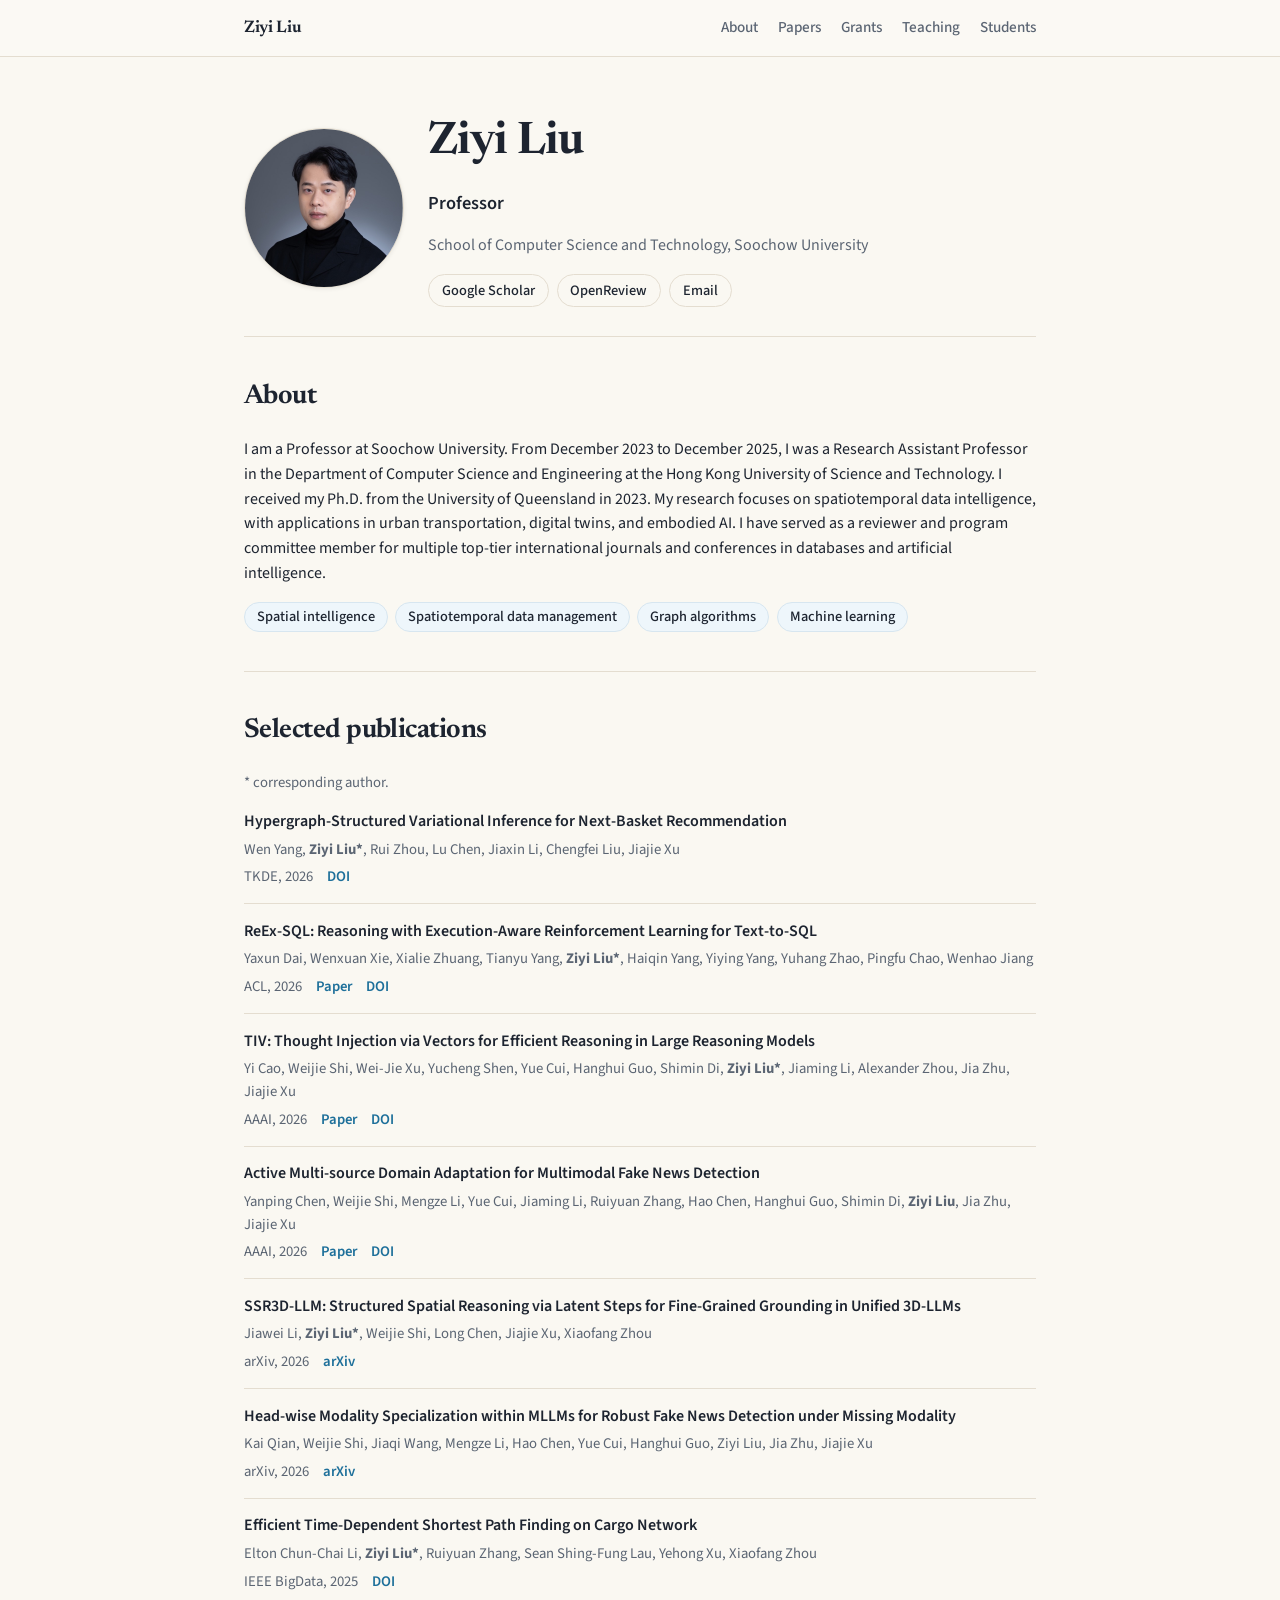
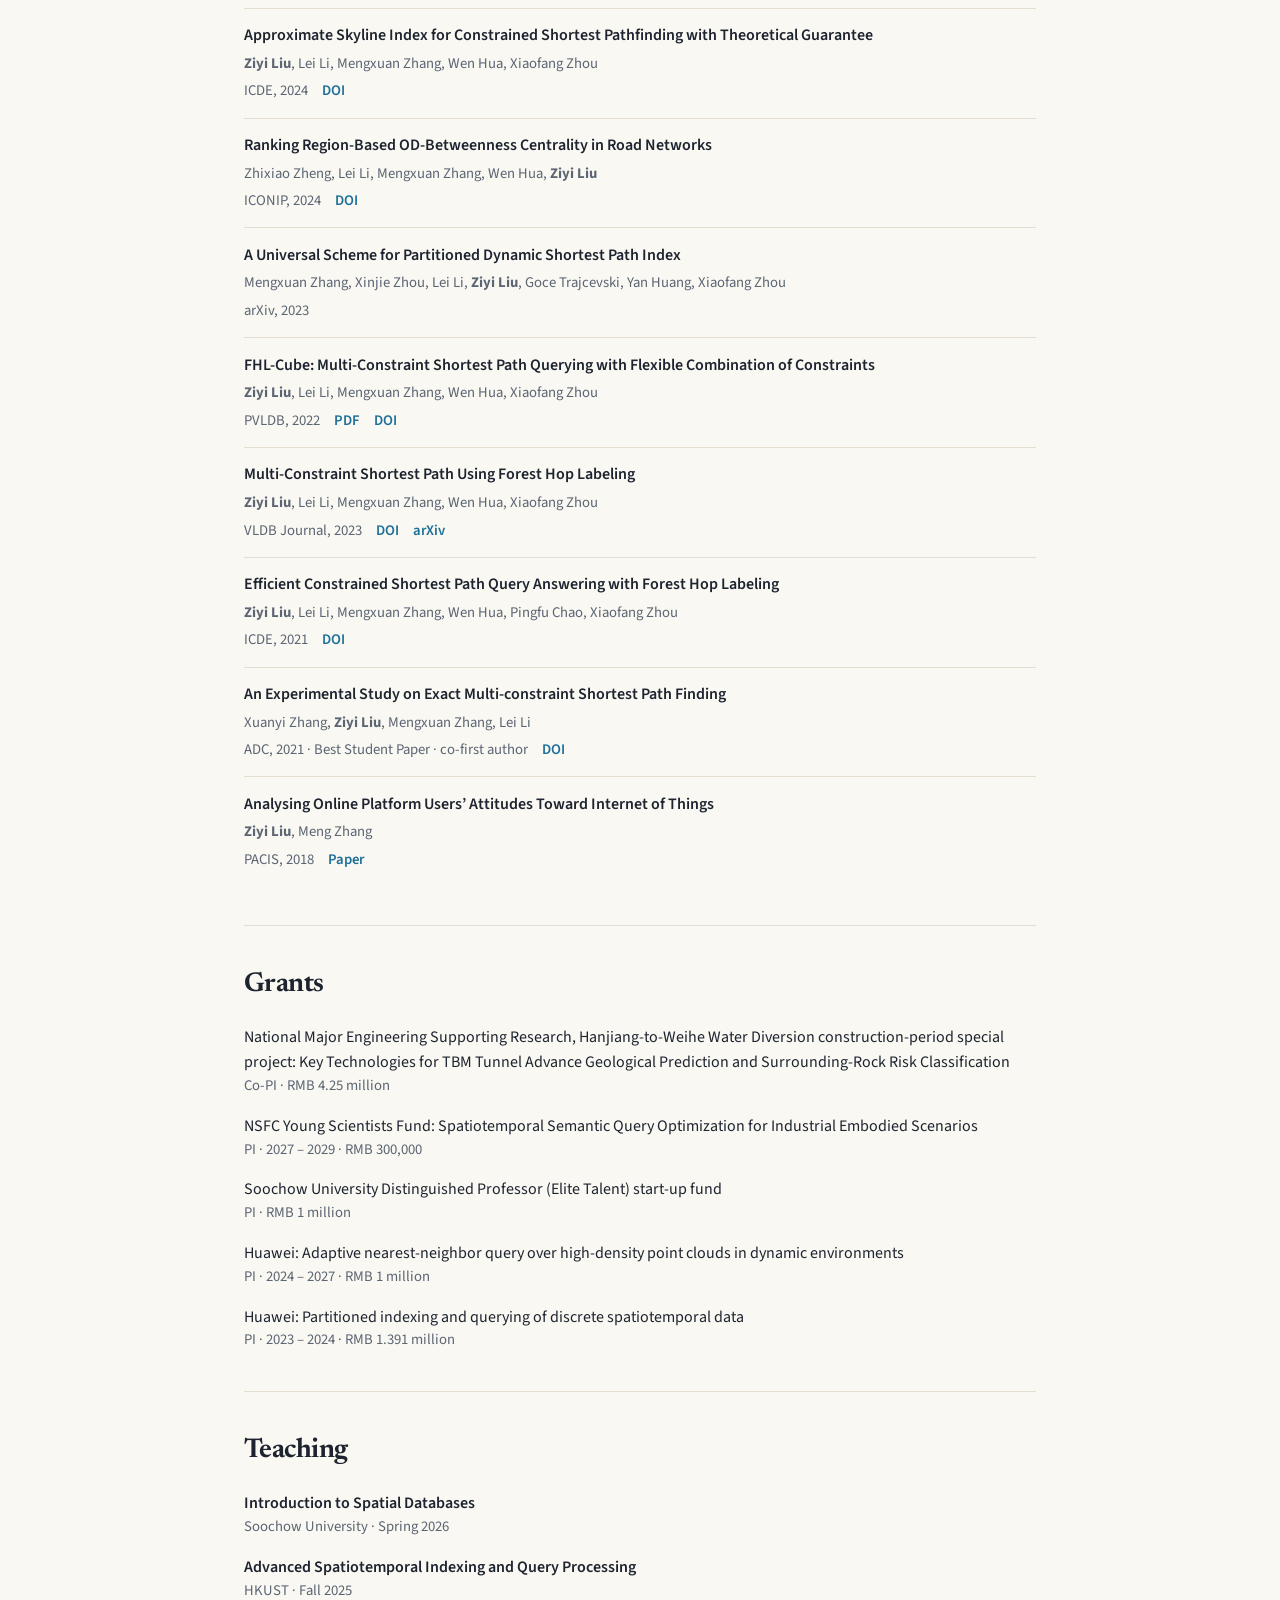
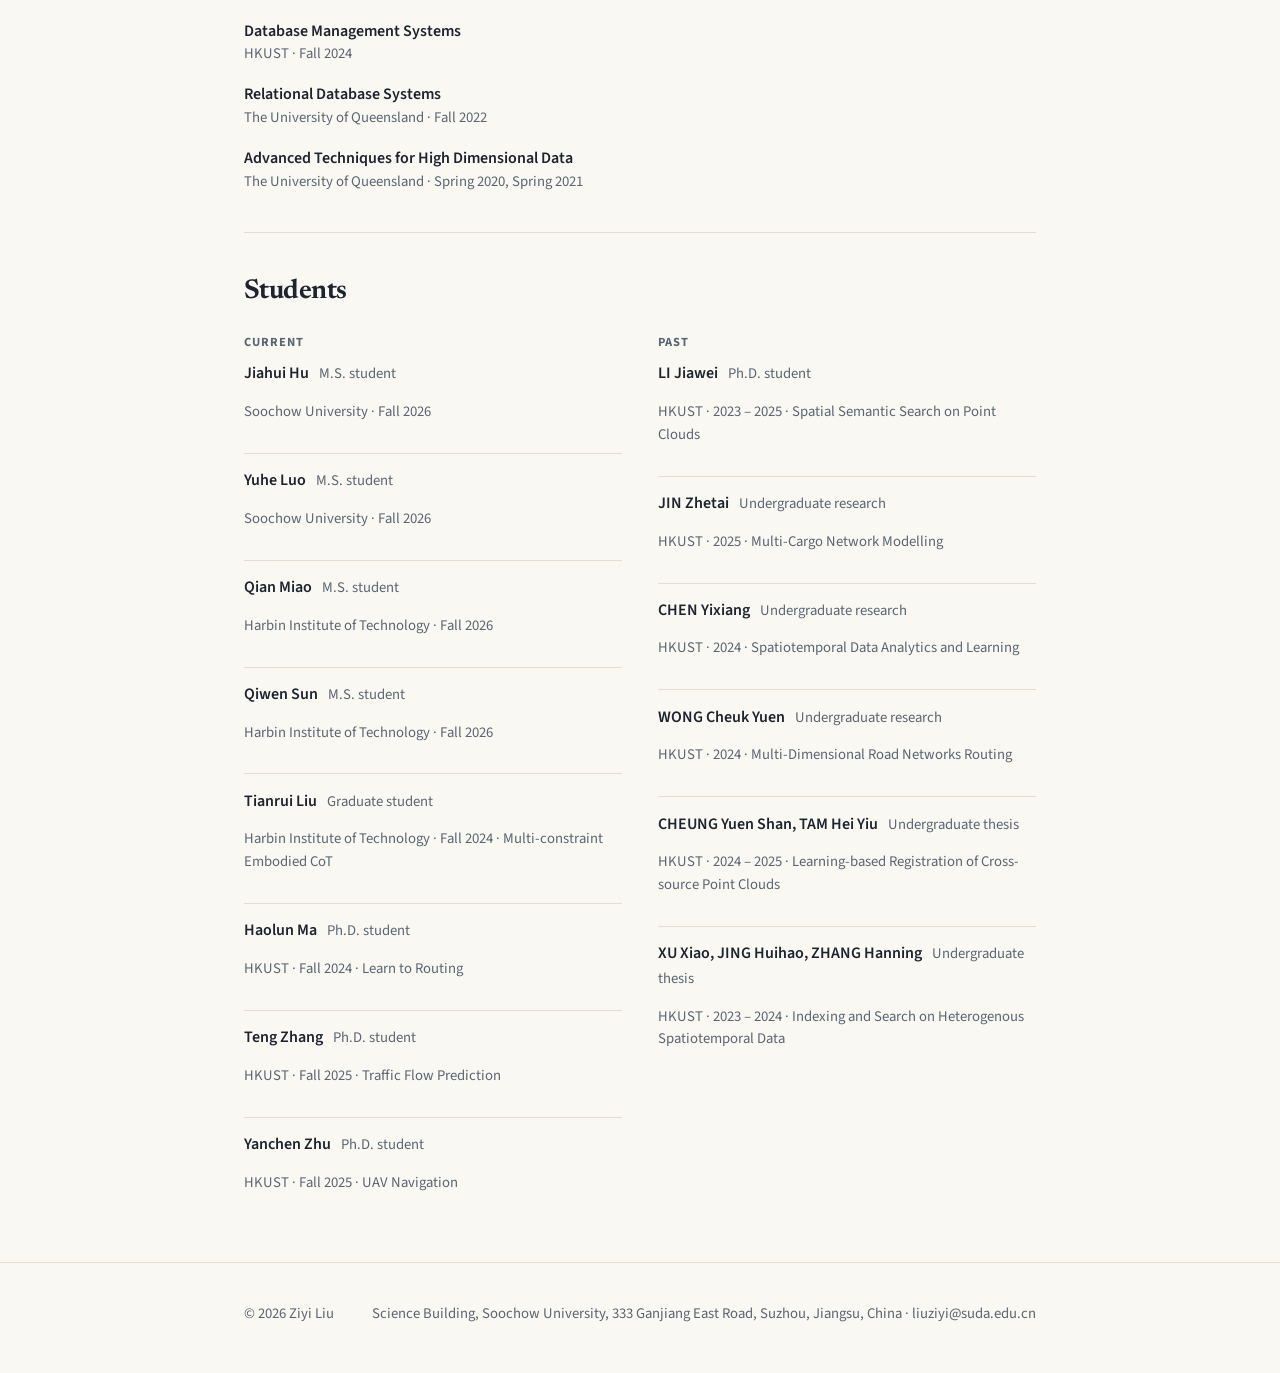
==== commit 18ae197e: "Update index.html" ====
--- a/index.html
+++ b/index.html
@@ -156,6 +156,20 @@
 
     <li>
       <p class="paper-title">
+        Head-wise Modality Specialization within MLLMs for Robust Fake News Detection under Missing Modality
+      </p>
+      <p class="authors">
+        Kai Qian, Weijie Shi, Jiaqi Wang, Mengze Li, Hao Chen, Yue Cui, Hanghui Guo, Ziyi Liu, Jia Zhu, Jiajie Xu
+      </p>
+      <p class="meta">
+        arXiv, 2026
+        <a href="https://arxiv.org/abs/2604.09711"
+           target="_blank" rel="noreferrer">arXiv</a>
+      </p>
+    </li>
+
+    <li>
+      <p class="paper-title">
         Efficient Time-Dependent Shortest Path Finding on Cargo Network
       </p>
       <p class="authors">
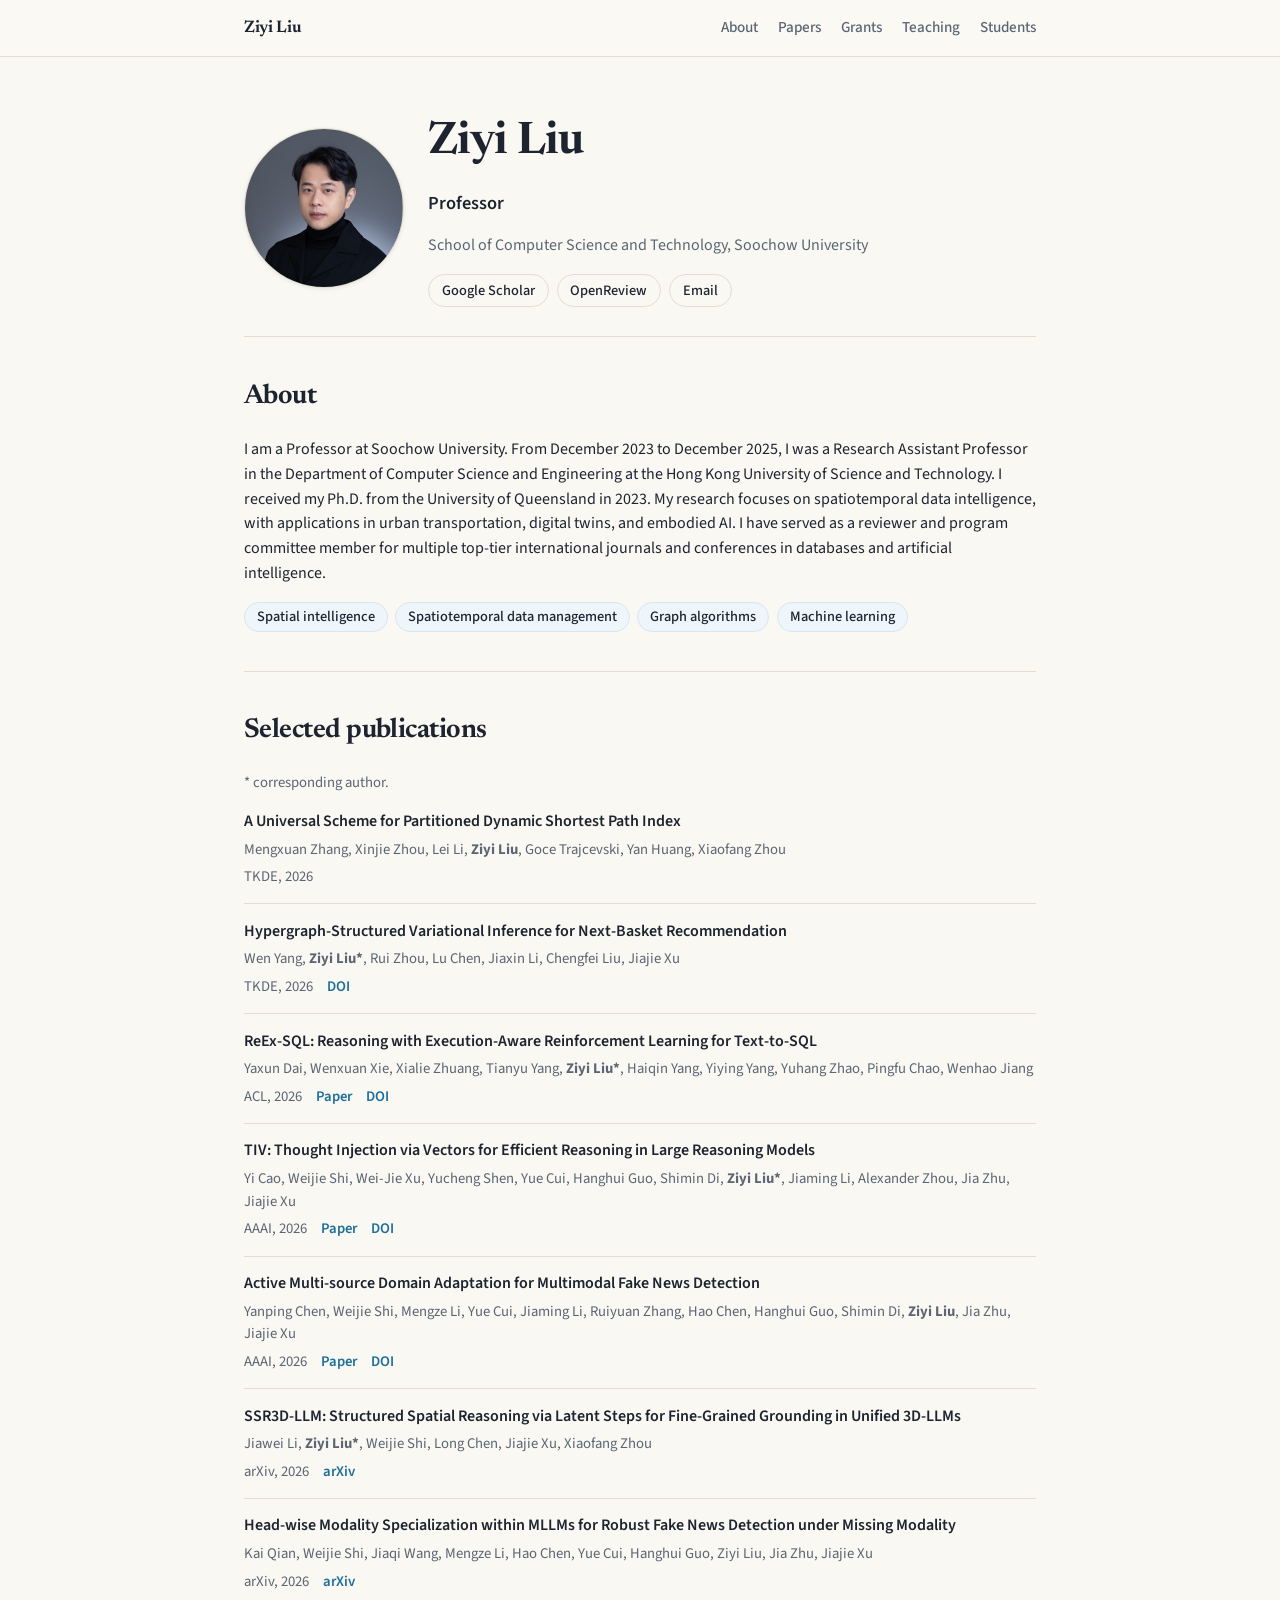
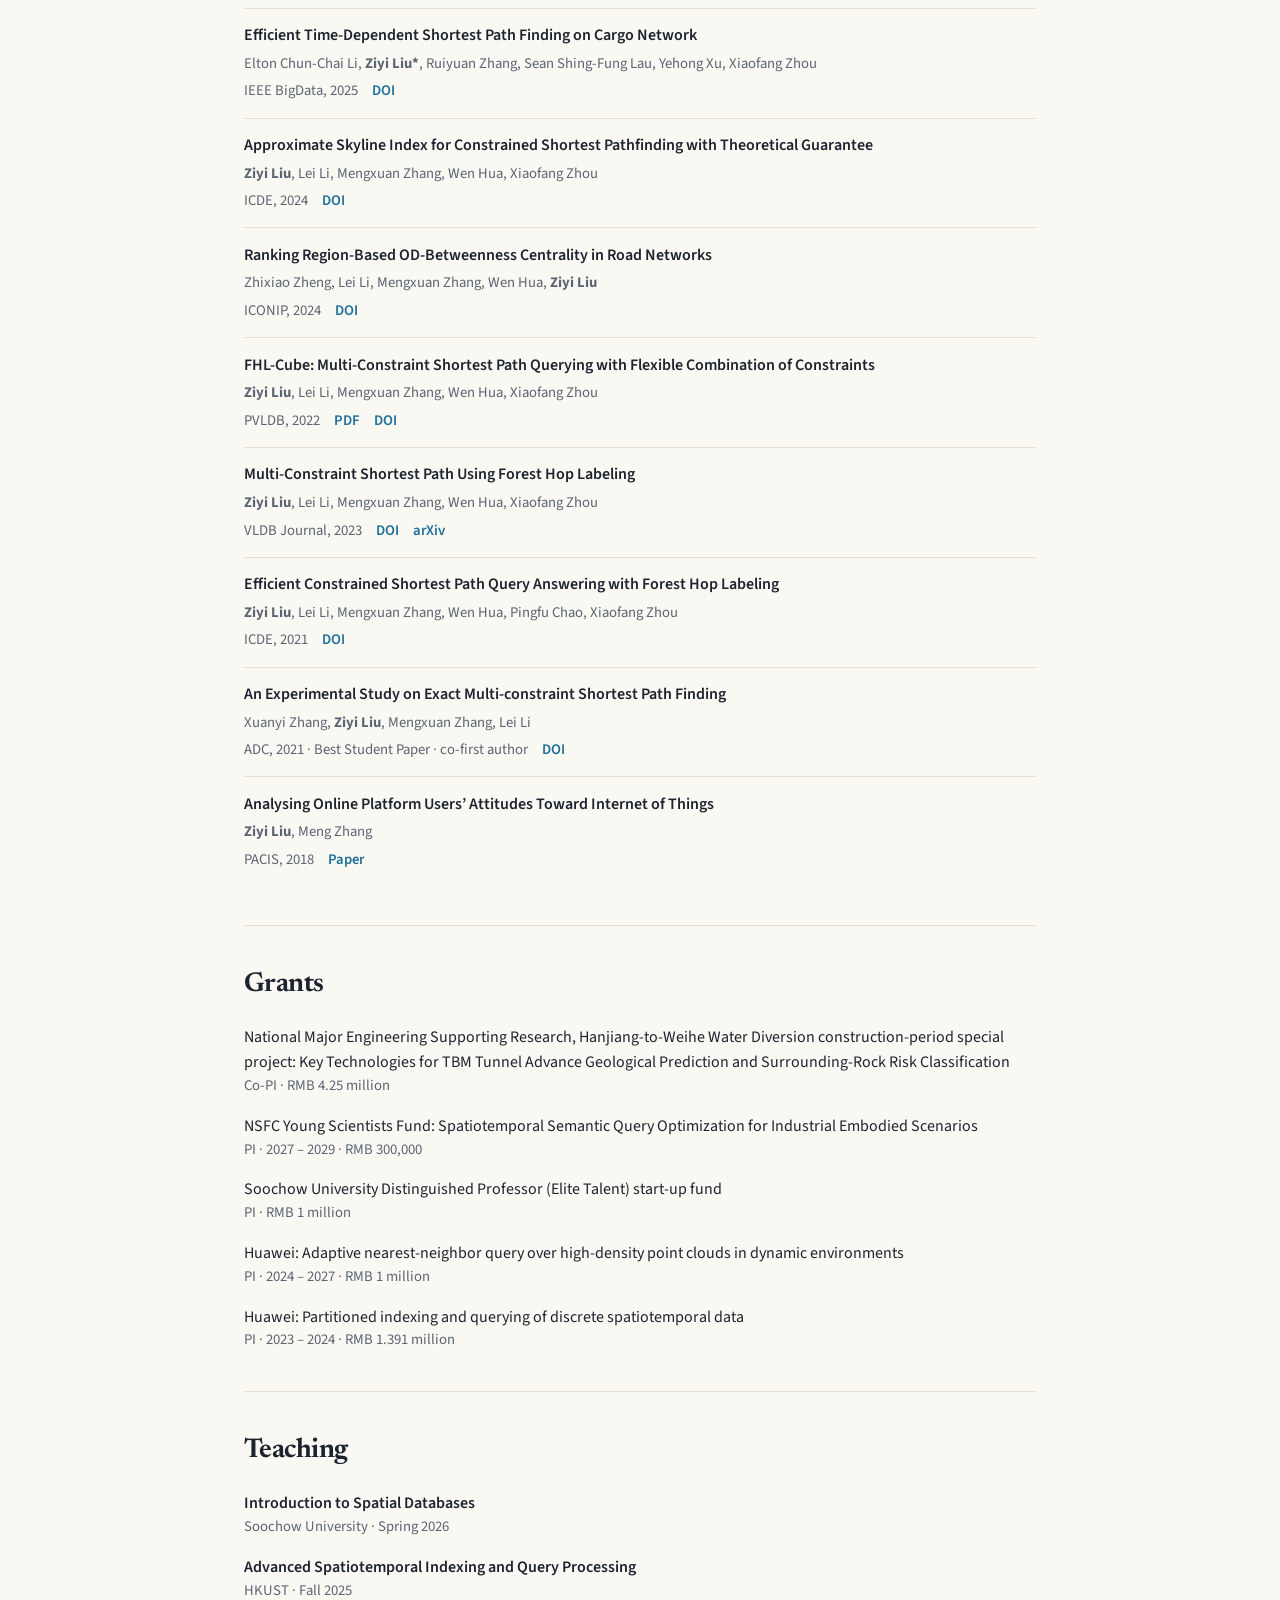
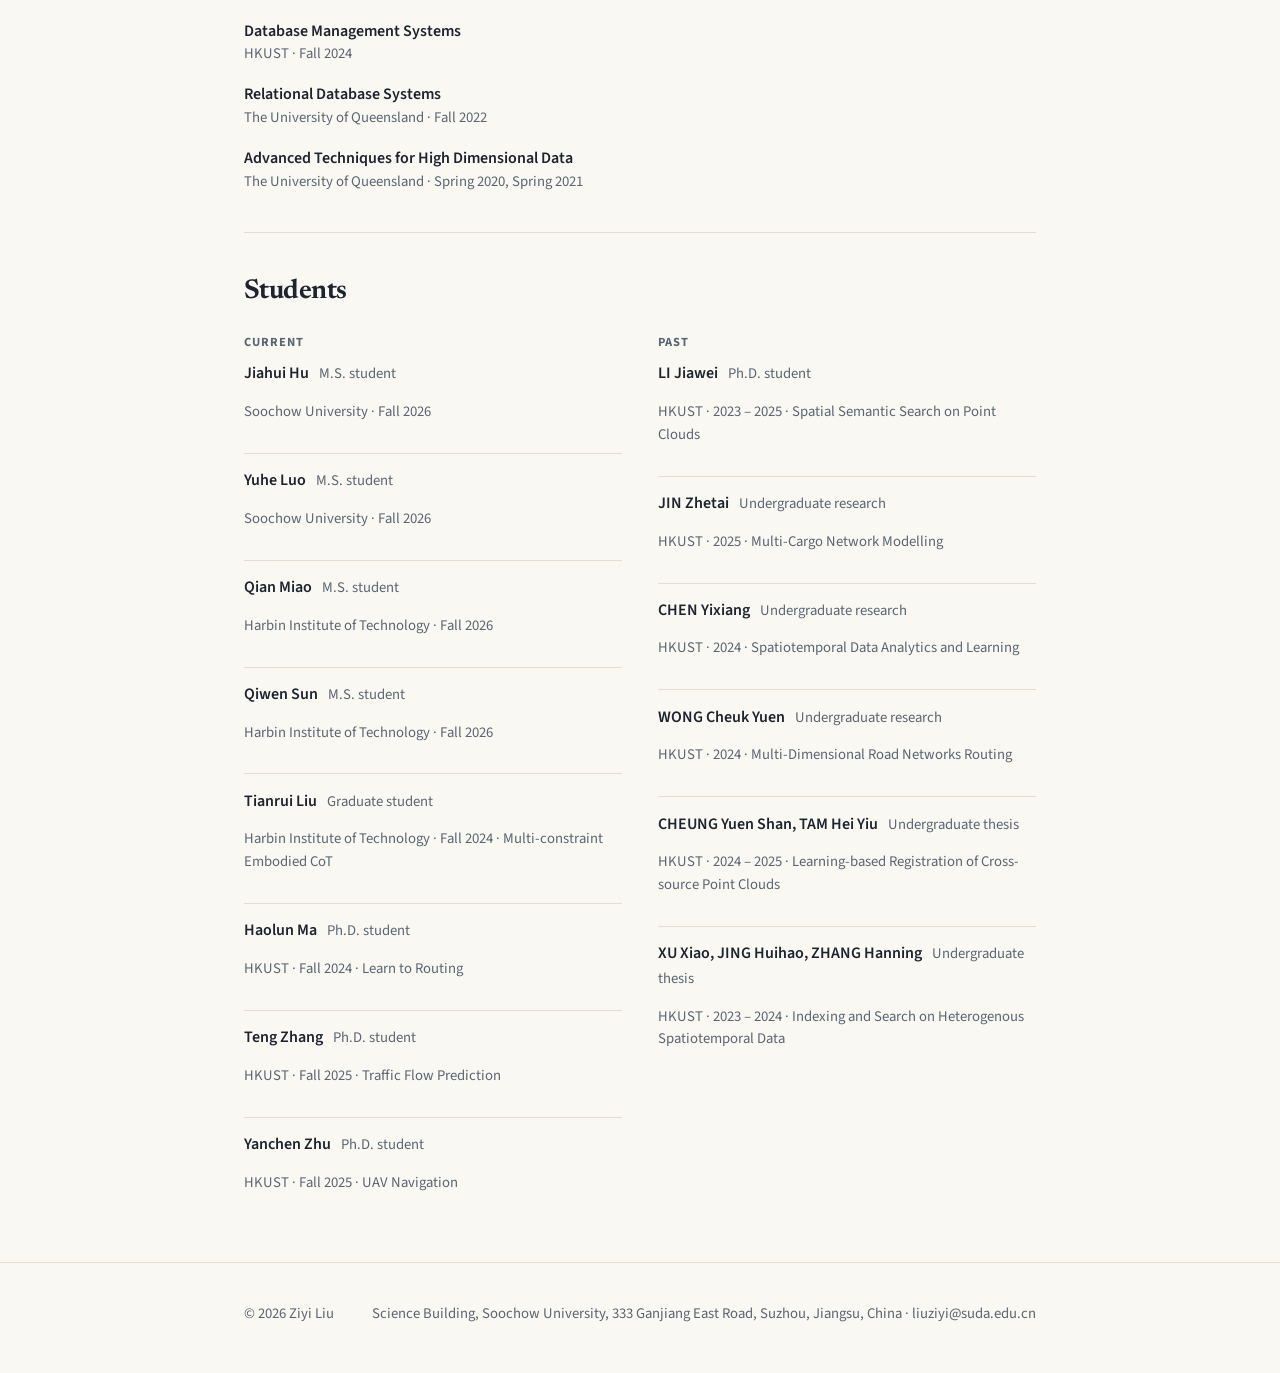
==== commit bcb8a205: "Update index.html" ====
--- a/index.html
+++ b/index.html
@@ -72,6 +72,19 @@
   <ul class="papers">
     <li>
       <p class="paper-title">
+        A Universal Scheme for Partitioned Dynamic Shortest Path Index
+      </p>
+      <p class="authors">
+        Mengxuan Zhang, Xinjie Zhou, Lei Li, <strong>Ziyi Liu</strong>,
+        Goce Trajcevski, Yan Huang, Xiaofang Zhou
+      </p>
+      <p class="meta">
+        TKDE, 2026
+      </p>
+    </li>
+    
+    <li>
+      <p class="paper-title">
         Hypergraph-Structured Variational Inference for Next-Basket Recommendation
       </p>
       <p class="authors">
@@ -210,19 +223,6 @@
         ICONIP, 2024
         <a href="https://doi.org/10.1007/978-981-96-6591-4_1"
            target="_blank" rel="noreferrer">DOI</a>
-      </p>
-    </li>
-
-    <li>
-      <p class="paper-title">
-        A Universal Scheme for Partitioned Dynamic Shortest Path Index
-      </p>
-      <p class="authors">
-        Mengxuan Zhang, Xinjie Zhou, Lei Li, <strong>Ziyi Liu</strong>,
-        Goce Trajcevski, Yan Huang, Xiaofang Zhou
-      </p>
-      <p class="meta">
-        arXiv, 2023
       </p>
     </li>
 
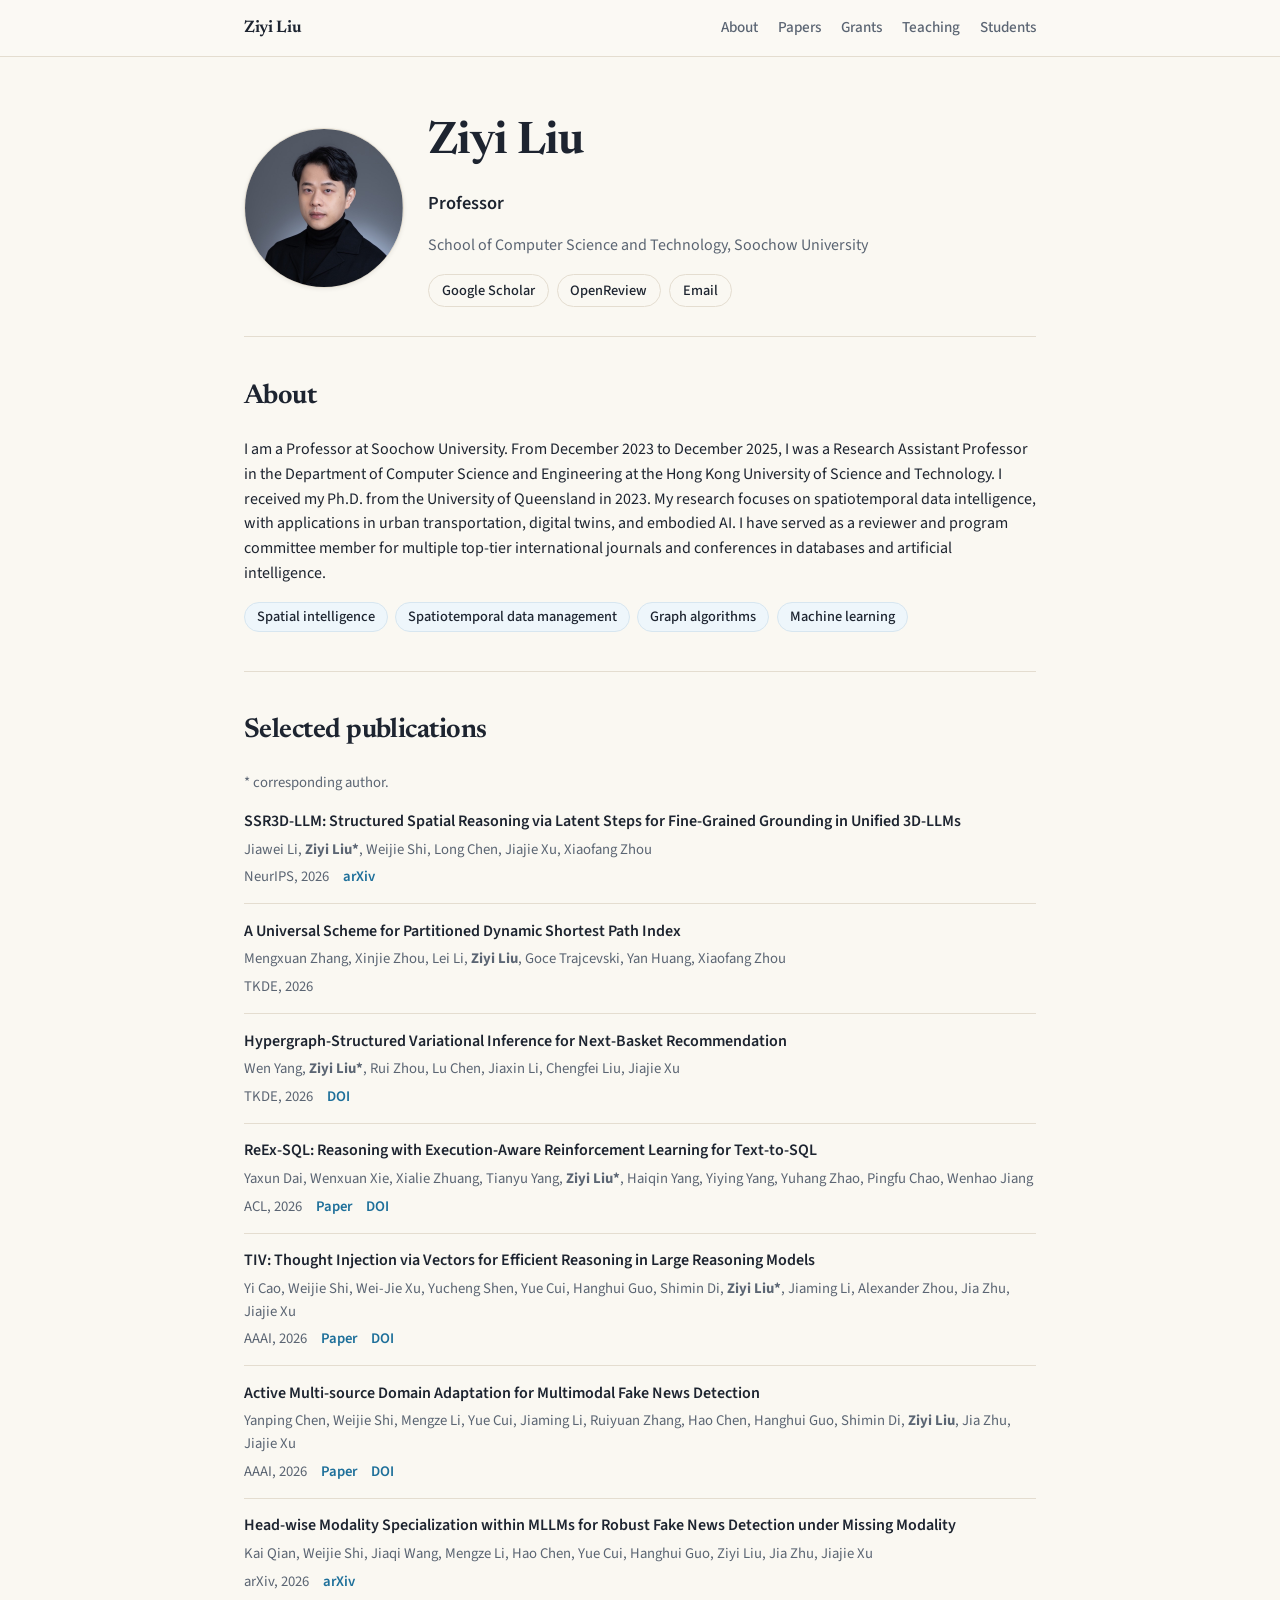
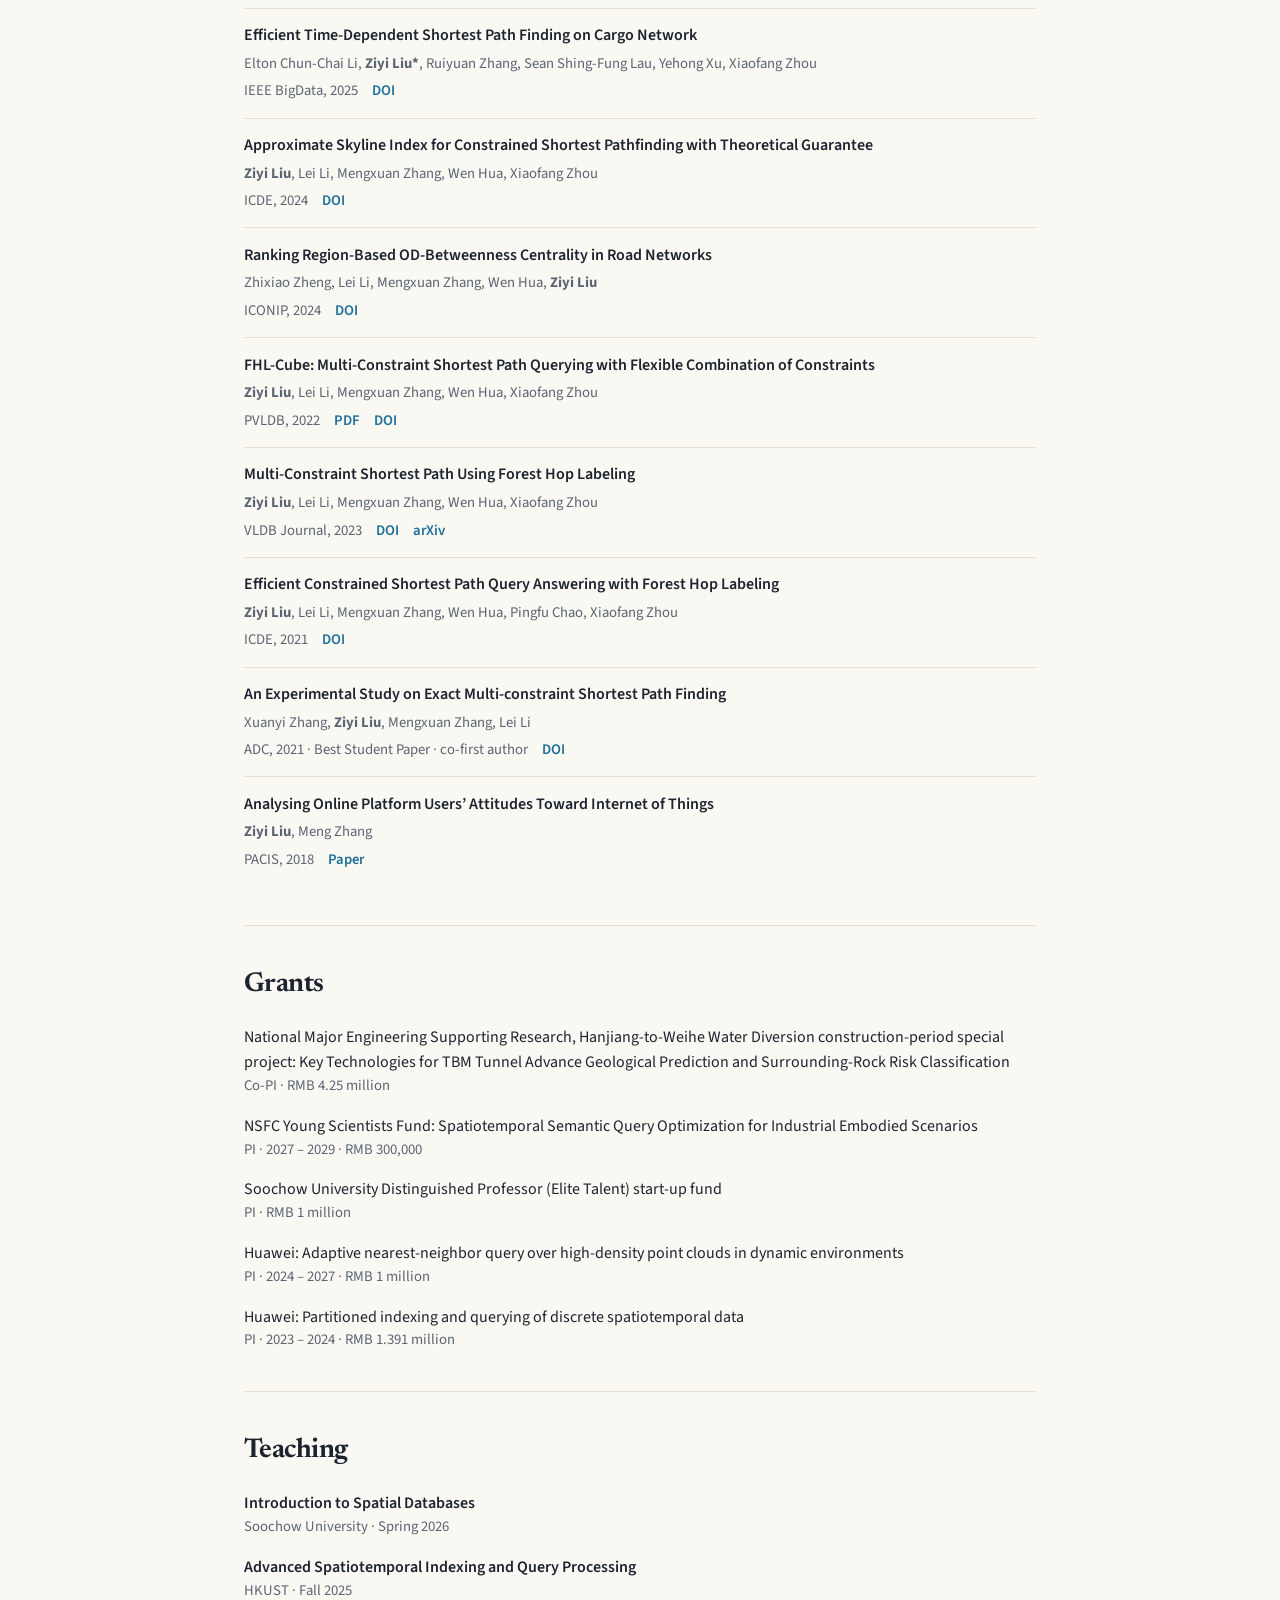
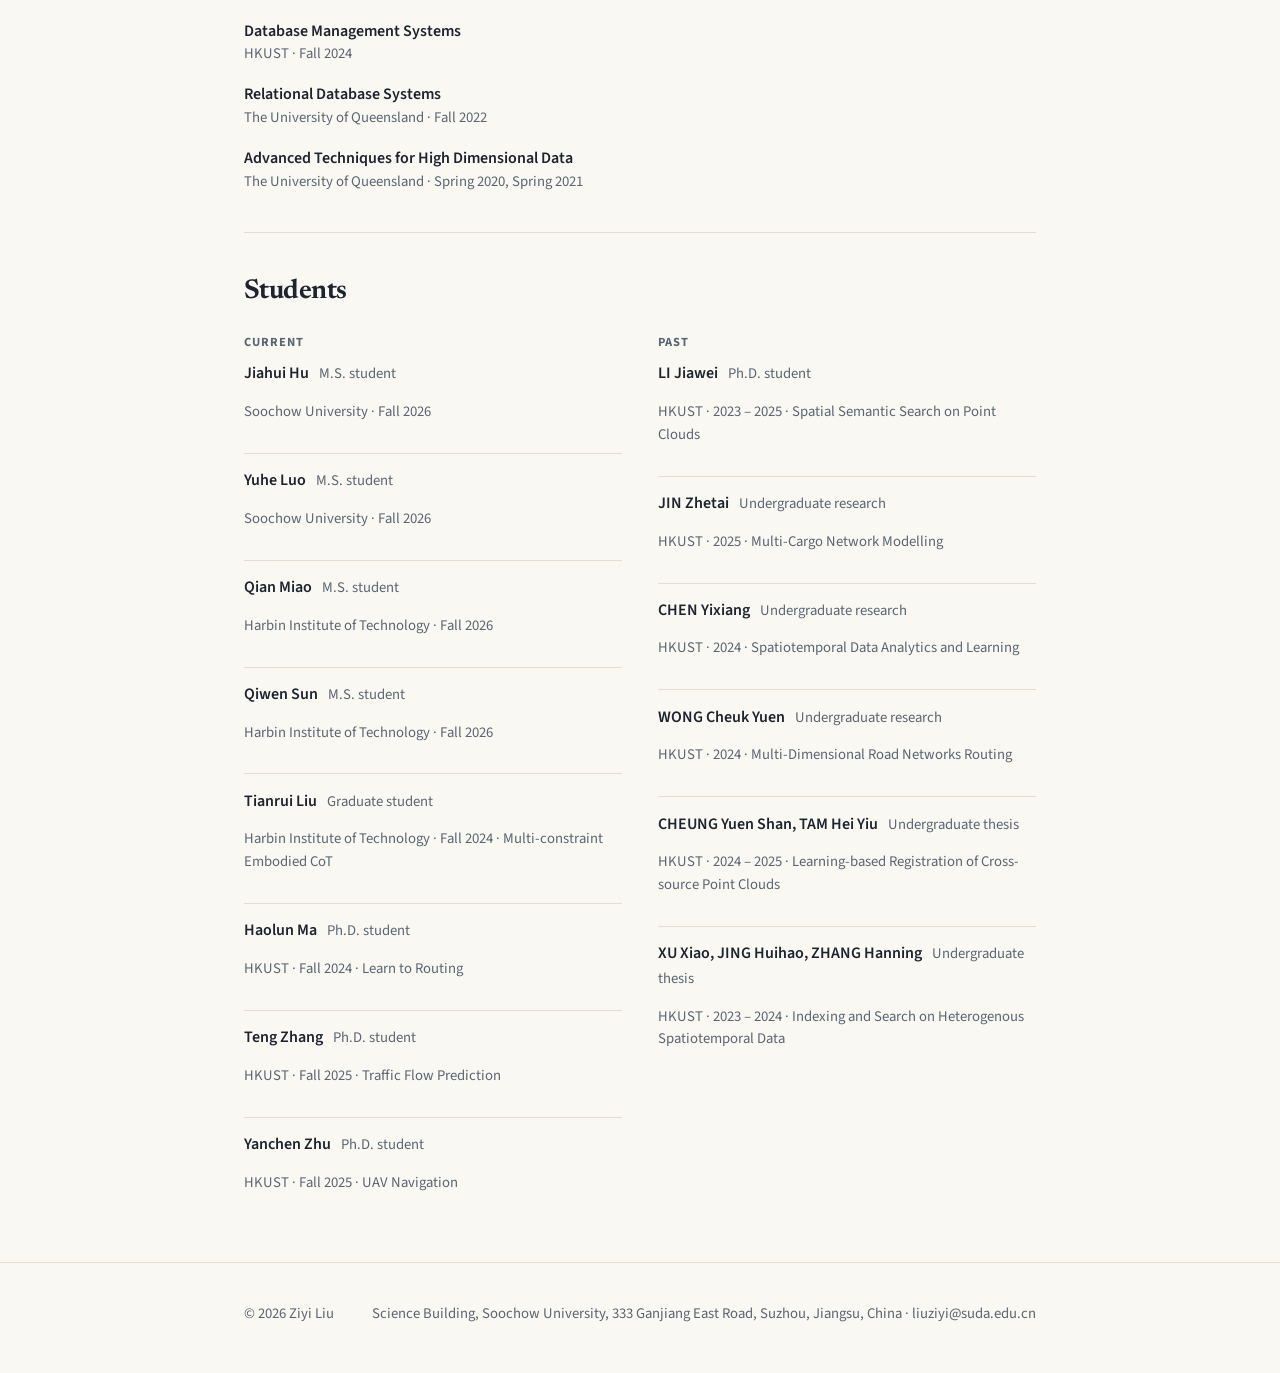
==== commit 20c4c858: "Update index.html" ====
--- a/index.html
+++ b/index.html
@@ -70,6 +70,20 @@
   <p class="muted small">* corresponding author.</p>
 
   <ul class="papers">
+     <li>
+      <p class="paper-title">
+        SSR3D-LLM: Structured Spatial Reasoning via Latent Steps for Fine-Grained Grounding in Unified 3D-LLMs
+      </p>
+      <p class="authors">
+        Jiawei Li, <strong>Ziyi Liu*</strong>, Weijie Shi, Long Chen,
+        Jiajie Xu, Xiaofang Zhou
+      </p>
+      <p class="meta">
+        NeurIPS, 2026
+        <a href="https://arxiv.org/abs/2605.28490"
+           target="_blank" rel="noreferrer">arXiv</a>
+      </p>
+    </li>
     <li>
       <p class="paper-title">
         A Universal Scheme for Partitioned Dynamic Shortest Path Index
@@ -151,22 +165,7 @@
            target="_blank" rel="noreferrer">DOI</a>
       </p>
     </li>
-
-    <li>
-      <p class="paper-title">
-        SSR3D-LLM: Structured Spatial Reasoning via Latent Steps for Fine-Grained Grounding in Unified 3D-LLMs
-      </p>
-      <p class="authors">
-        Jiawei Li, <strong>Ziyi Liu*</strong>, Weijie Shi, Long Chen,
-        Jiajie Xu, Xiaofang Zhou
-      </p>
-      <p class="meta">
-        arXiv, 2026
-        <a href="https://arxiv.org/abs/2605.28490"
-           target="_blank" rel="noreferrer">arXiv</a>
-      </p>
-    </li>
-
+    
     <li>
       <p class="paper-title">
         Head-wise Modality Specialization within MLLMs for Robust Fake News Detection under Missing Modality
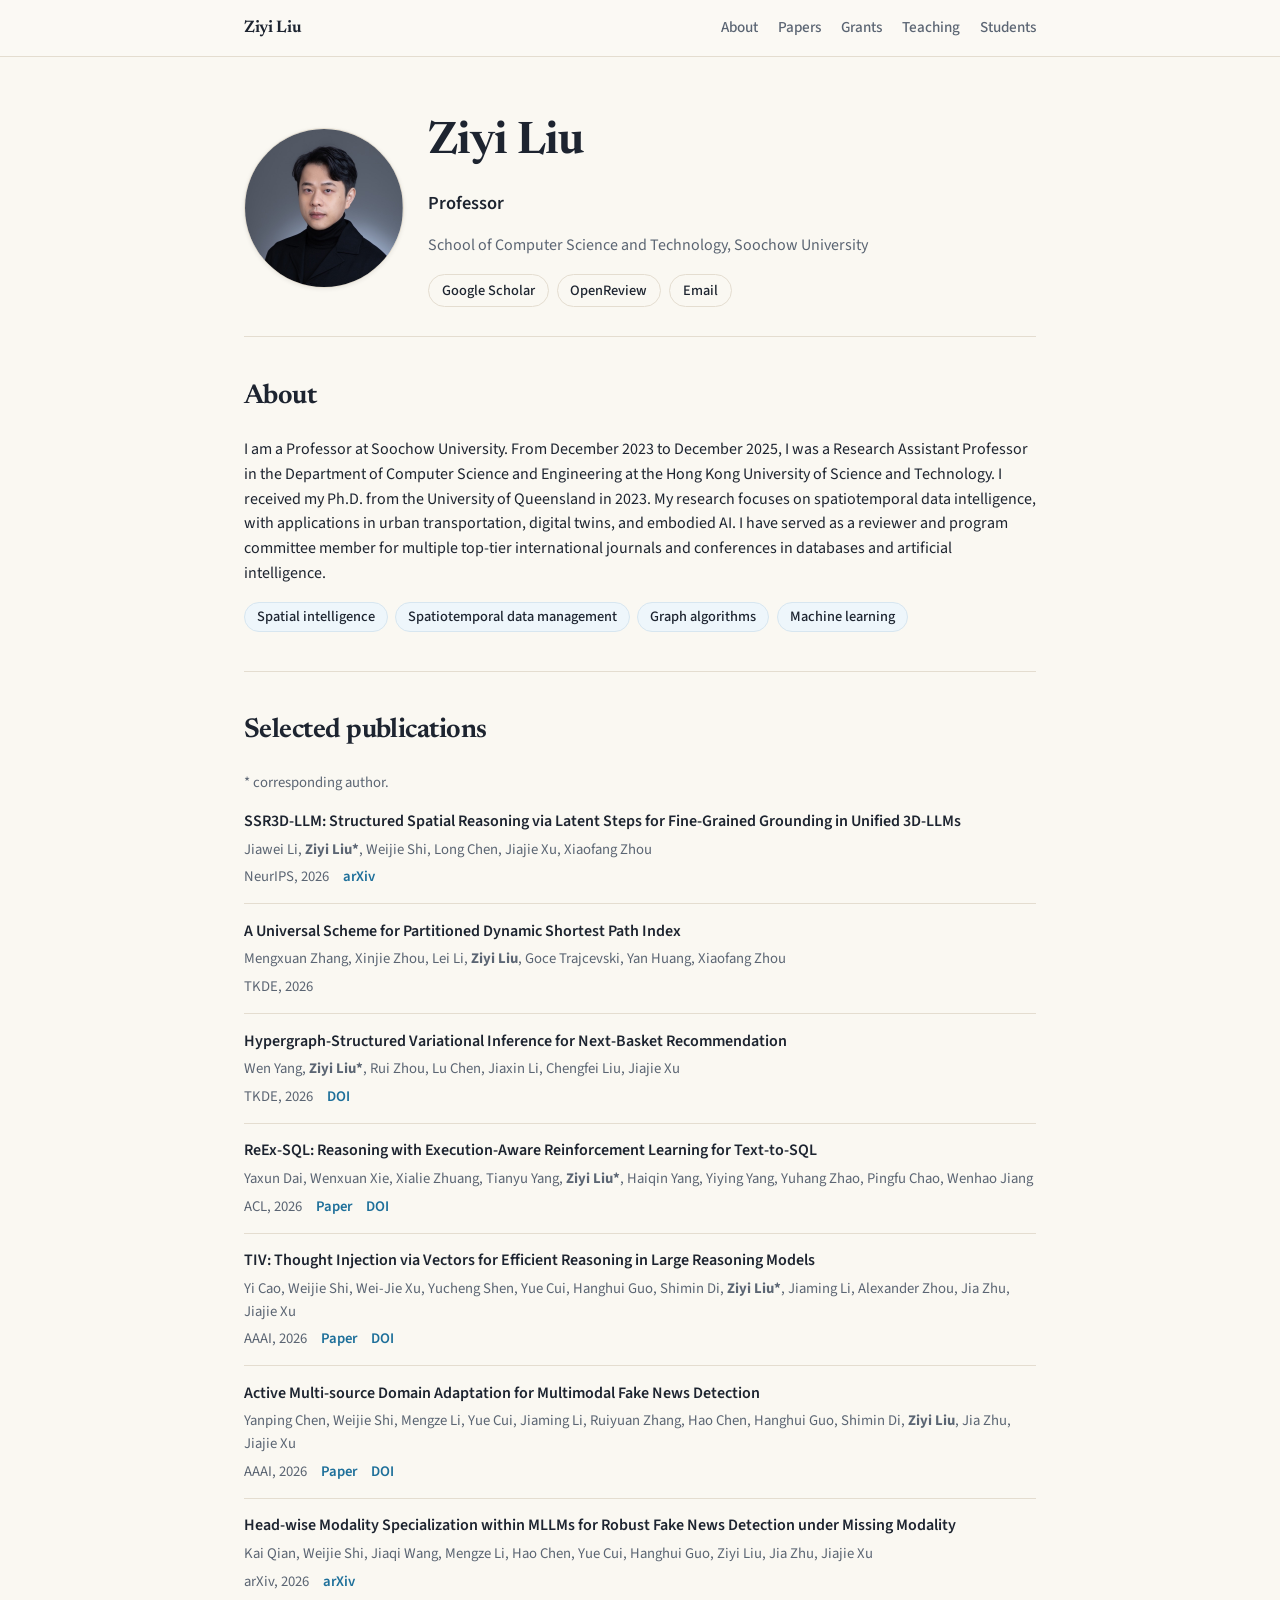
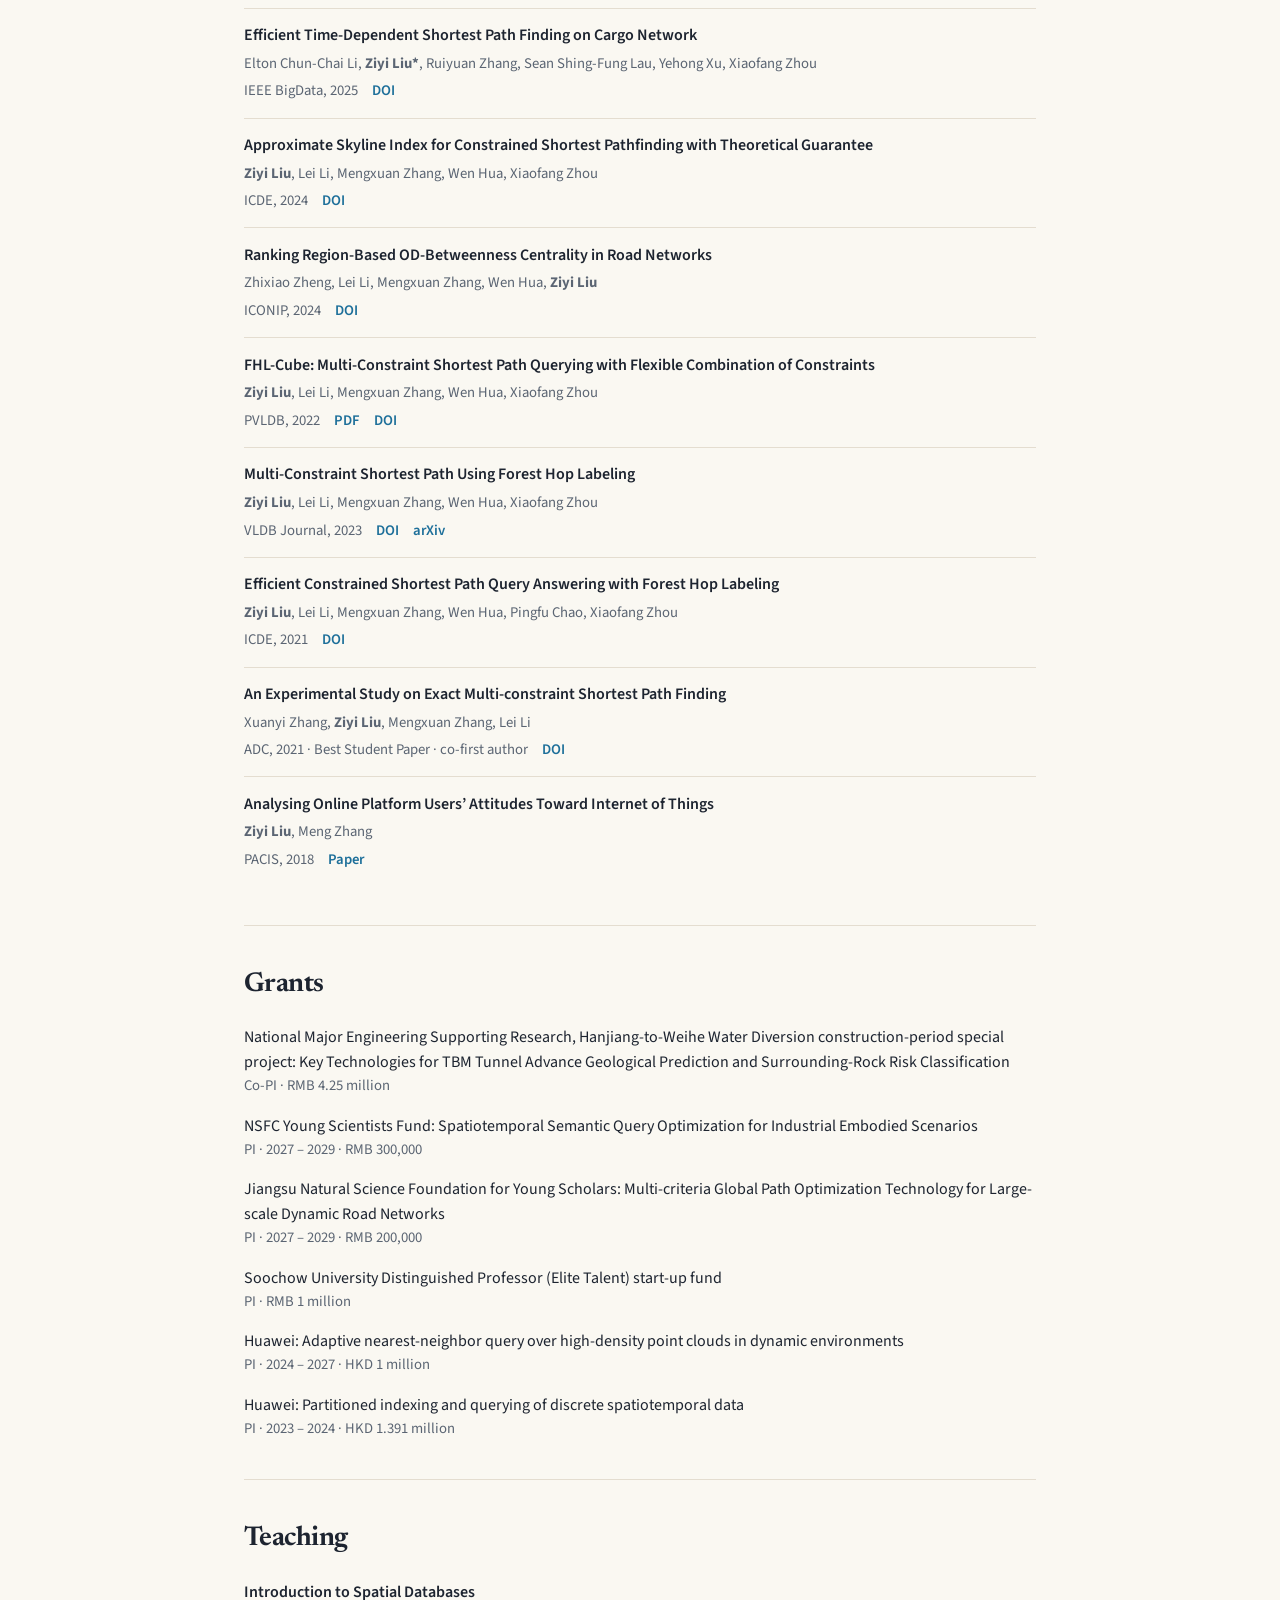
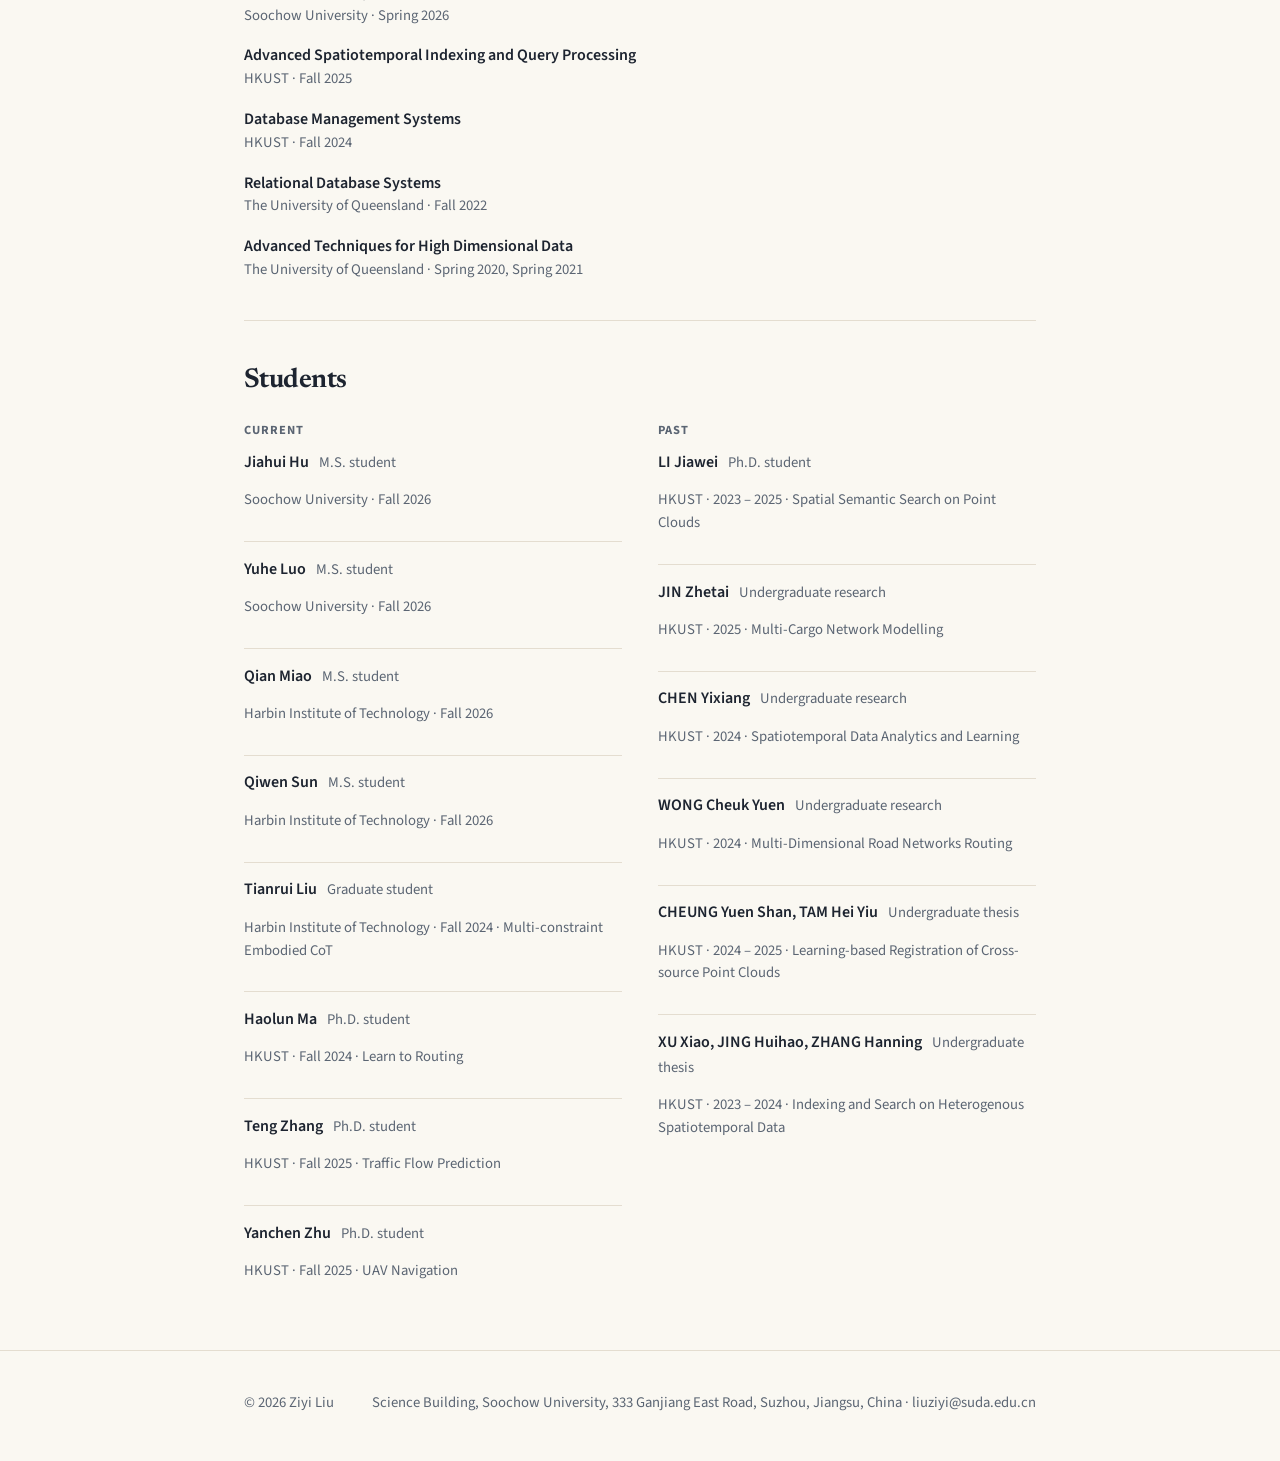
==== commit 72023b35: "Update index.html" ====
--- a/index.html
+++ b/index.html
@@ -318,16 +318,20 @@
             <p class="muted small">PI · 2027 – 2029 · RMB 300,000</p>
           </li>
           <li>
+            <p>Jiangsu Natural Science Foundation for Young Scholars: Multi-criteria Global Path Optimization Technology for Large-scale Dynamic Road Networks</p>
+            <p class="muted small">PI · 2027 – 2029 · RMB 200,000</p>
+          </li>
+          <li>
             <p>Soochow University Distinguished Professor (Elite Talent) start-up fund</p>
             <p class="muted small">PI · RMB 1 million</p>
           </li>
           <li>
             <p>Huawei: Adaptive nearest-neighbor query over high-density point clouds in dynamic environments</p>
-            <p class="muted small">PI · 2024 – 2027 · RMB 1 million</p>
+            <p class="muted small">PI · 2024 – 2027 · HKD 1 million</p>
           </li>
           <li>
             <p>Huawei: Partitioned indexing and querying of discrete spatiotemporal data</p>
-            <p class="muted small">PI · 2023 – 2024 · RMB 1.391 million</p>
+            <p class="muted small">PI · 2023 – 2024 · HKD 1.391 million</p>
           </li>
         </ul>
       </section>
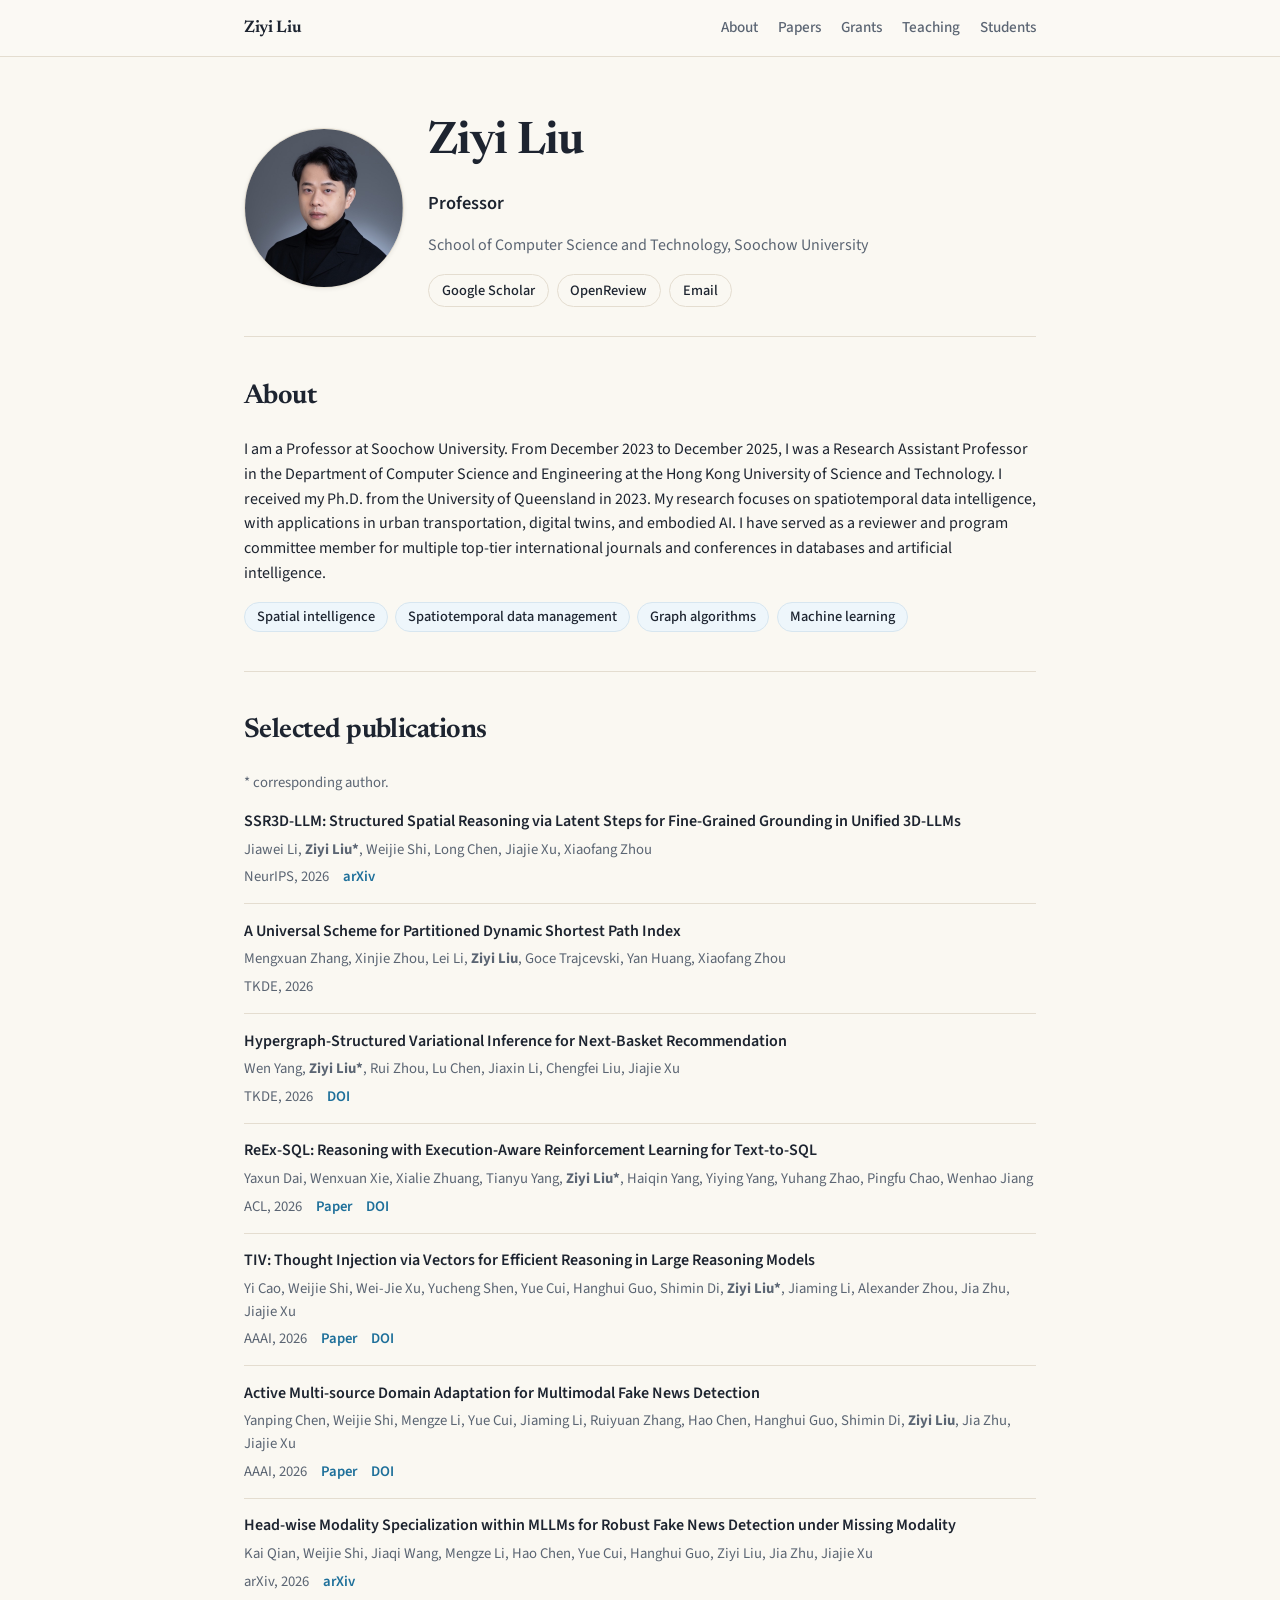
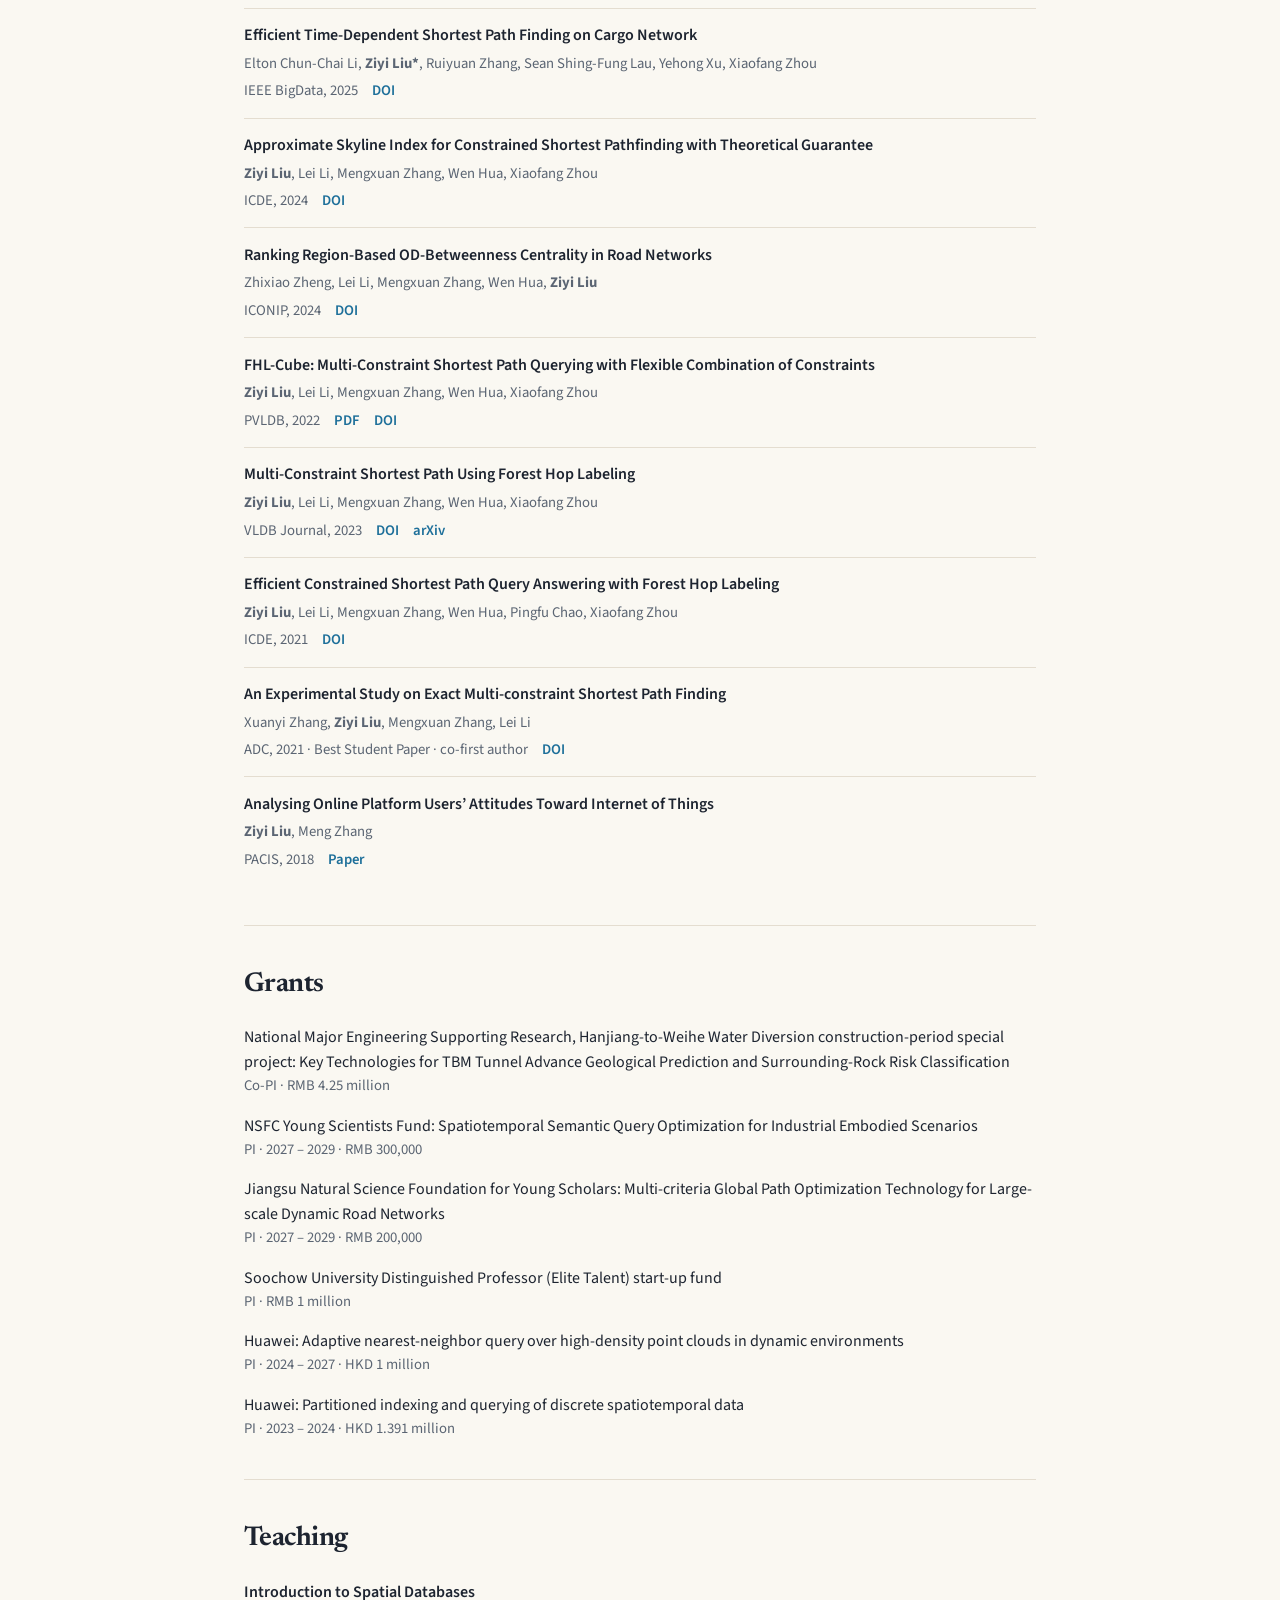
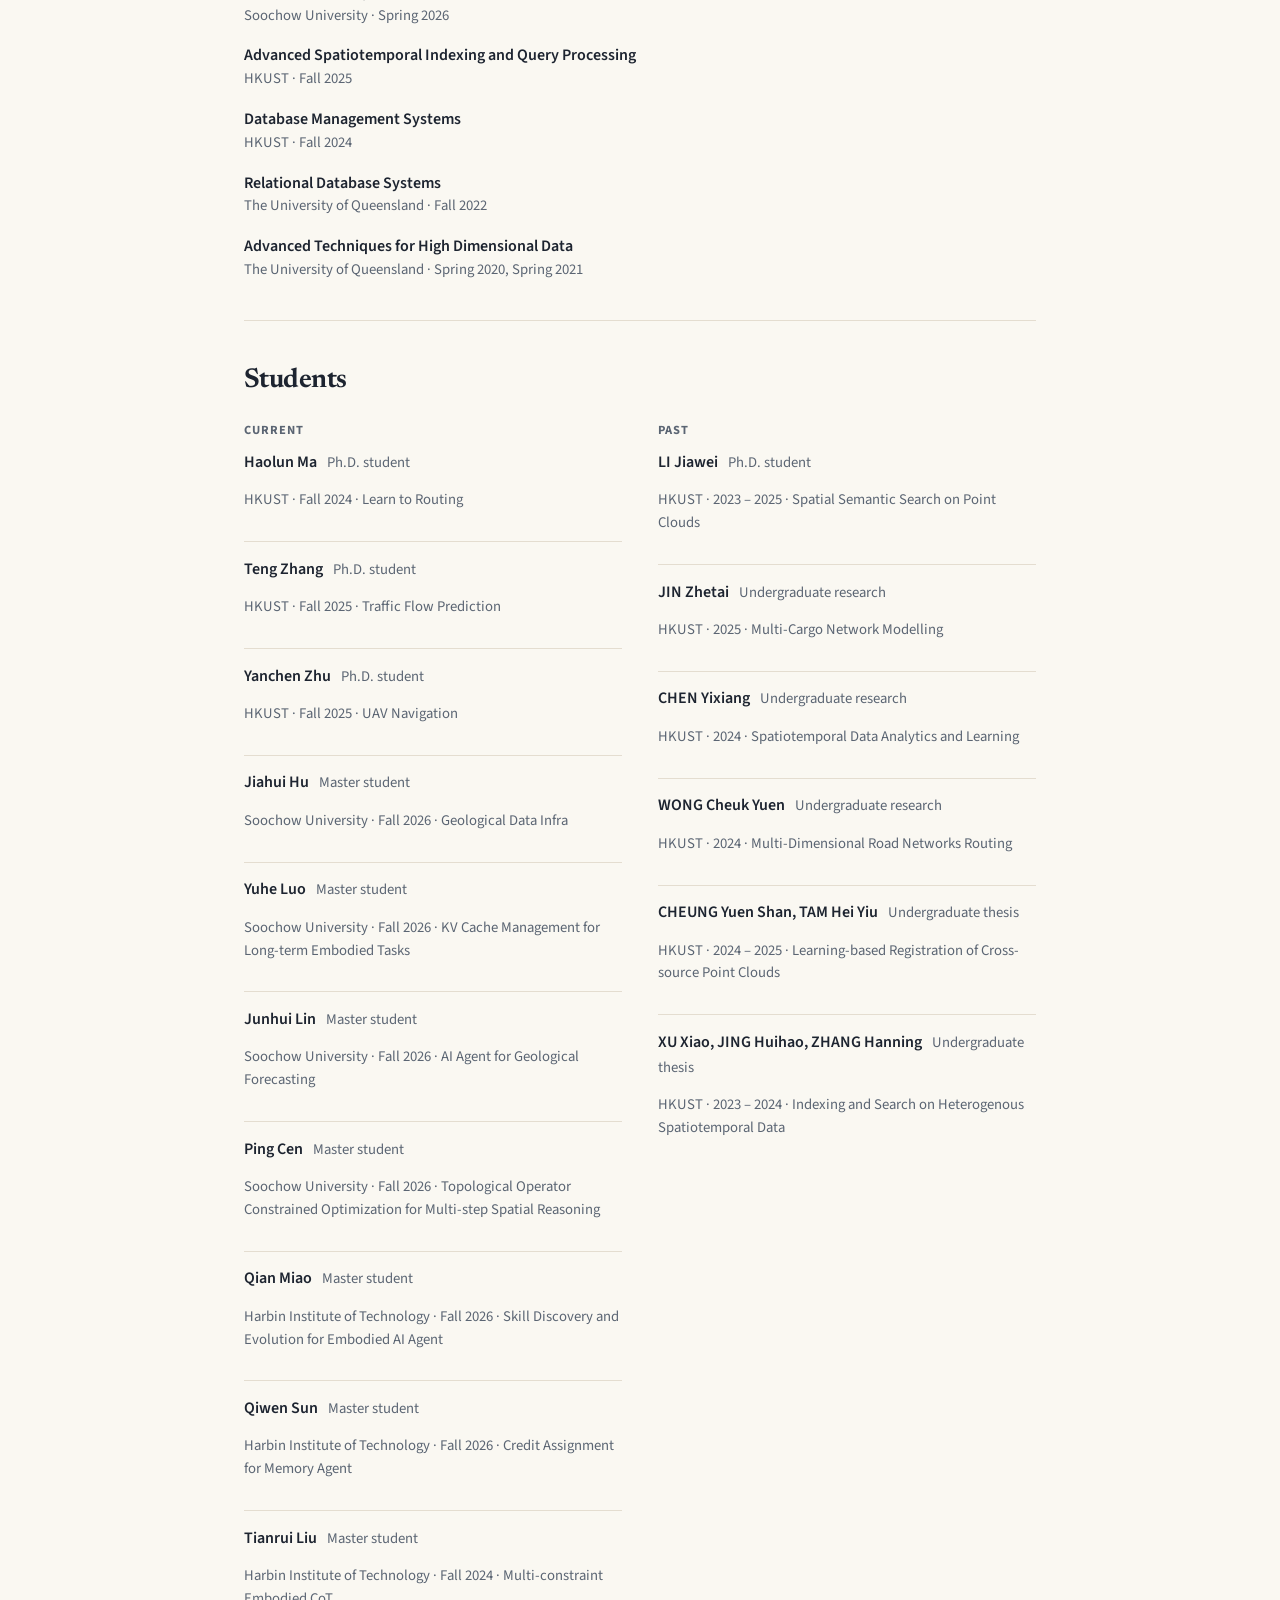
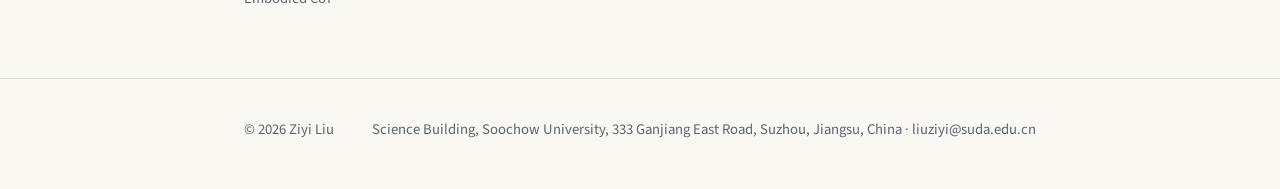
==== commit 21b95d58: "Update index.html" ====
--- a/index.html
+++ b/index.html
@@ -372,14 +372,16 @@
           <div>
             <h3>Current</h3>
             <ul class="people">
-              <li><p class="item-title">Jiahui Hu <span>M.S. student</span></p><p class="muted small">Soochow University · Fall 2026</p></li>
-              <li><p class="item-title">Yuhe Luo <span>M.S. student</span></p><p class="muted small">Soochow University · Fall 2026</p></li>
-              <li><p class="item-title">Qian Miao <span>M.S. student</span></p><p class="muted small">Harbin Institute of Technology · Fall 2026</p></li>
-              <li><p class="item-title">Qiwen Sun <span>M.S. student</span></p><p class="muted small">Harbin Institute of Technology · Fall 2026</p></li>
-              <li><p class="item-title">Tianrui Liu <span>Graduate student</span></p><p class="muted small">Harbin Institute of Technology · Fall 2024 · Multi-constraint Embodied CoT</p></li>
               <li><p class="item-title">Haolun Ma <span>Ph.D. student</span></p><p class="muted small">HKUST · Fall 2024 · Learn to Routing</p></li>
               <li><p class="item-title">Teng Zhang <span>Ph.D. student</span></p><p class="muted small">HKUST · Fall 2025 · Traffic Flow Prediction</p></li>
               <li><p class="item-title">Yanchen Zhu <span>Ph.D. student</span></p><p class="muted small">HKUST · Fall 2025 · UAV Navigation</p></li>
+              <li><p class="item-title">Jiahui Hu <span>Master student</span></p><p class="muted small">Soochow University · Fall 2026 · Geological Data Infra</p></li>
+              <li><p class="item-title">Yuhe Luo <span>Master student</span></p><p class="muted small">Soochow University · Fall 2026 · KV Cache Management for Long-term Embodied Tasks</p></li>
+              <li><p class="item-title">Junhui Lin <span>Master student</span></p><p class="muted small">Soochow University · Fall 2026 · AI Agent for Geological Forecasting</p></li>
+              <li><p class="item-title">Ping Cen <span>Master student</span></p><p class="muted small">Soochow University · Fall 2026 · Topological Operator Constrained Optimization for Multi-step Spatial Reasoning</p></li>
+              <li><p class="item-title">Qian Miao <span>Master student</span></p><p class="muted small">Harbin Institute of Technology · Fall 2026 · Skill Discovery and Evolution for Embodied AI Agent</p></li>
+              <li><p class="item-title">Qiwen Sun <span>Master student</span></p><p class="muted small">Harbin Institute of Technology · Fall 2026 · Credit Assignment for Memory Agent</p></li>
+              <li><p class="item-title">Tianrui Liu <span>Master student</span></p><p class="muted small">Harbin Institute of Technology · Fall 2024 · Multi-constraint Embodied CoT</p></li>
             </ul>
           </div>
           <div>
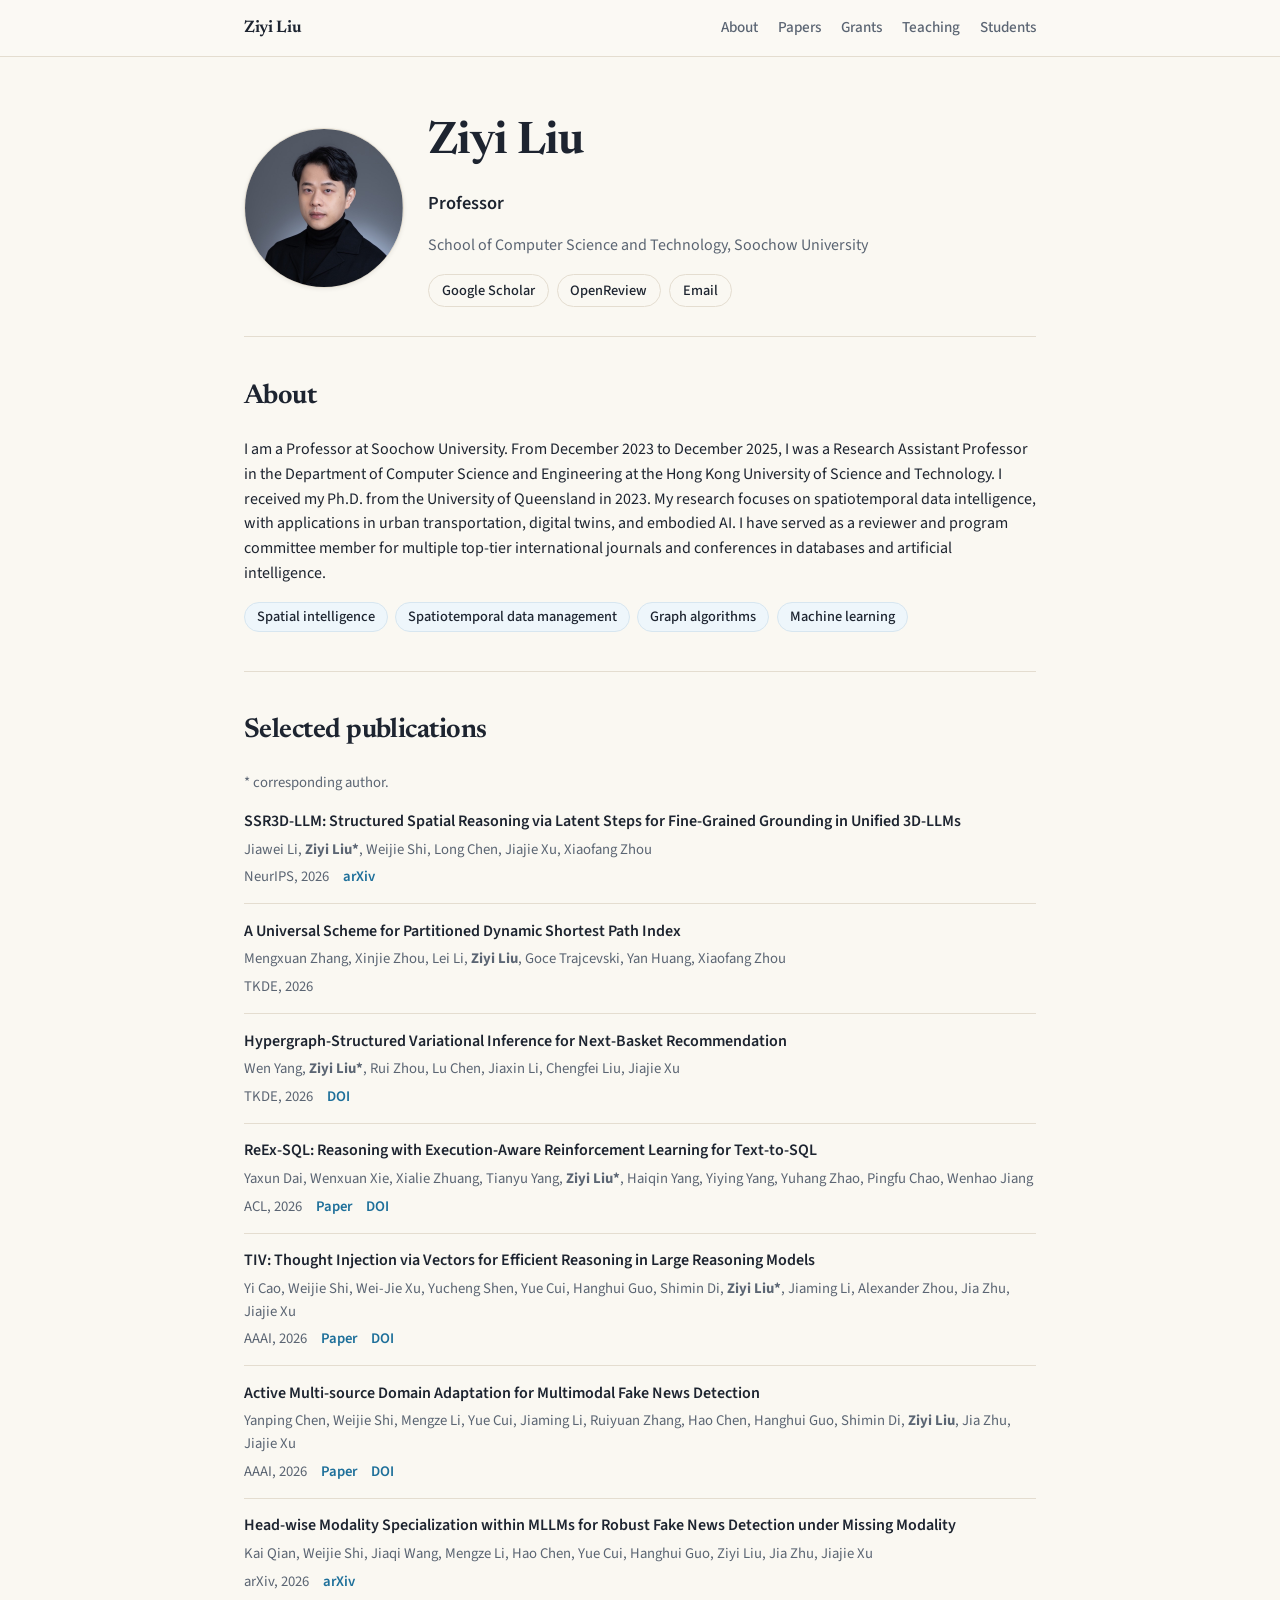
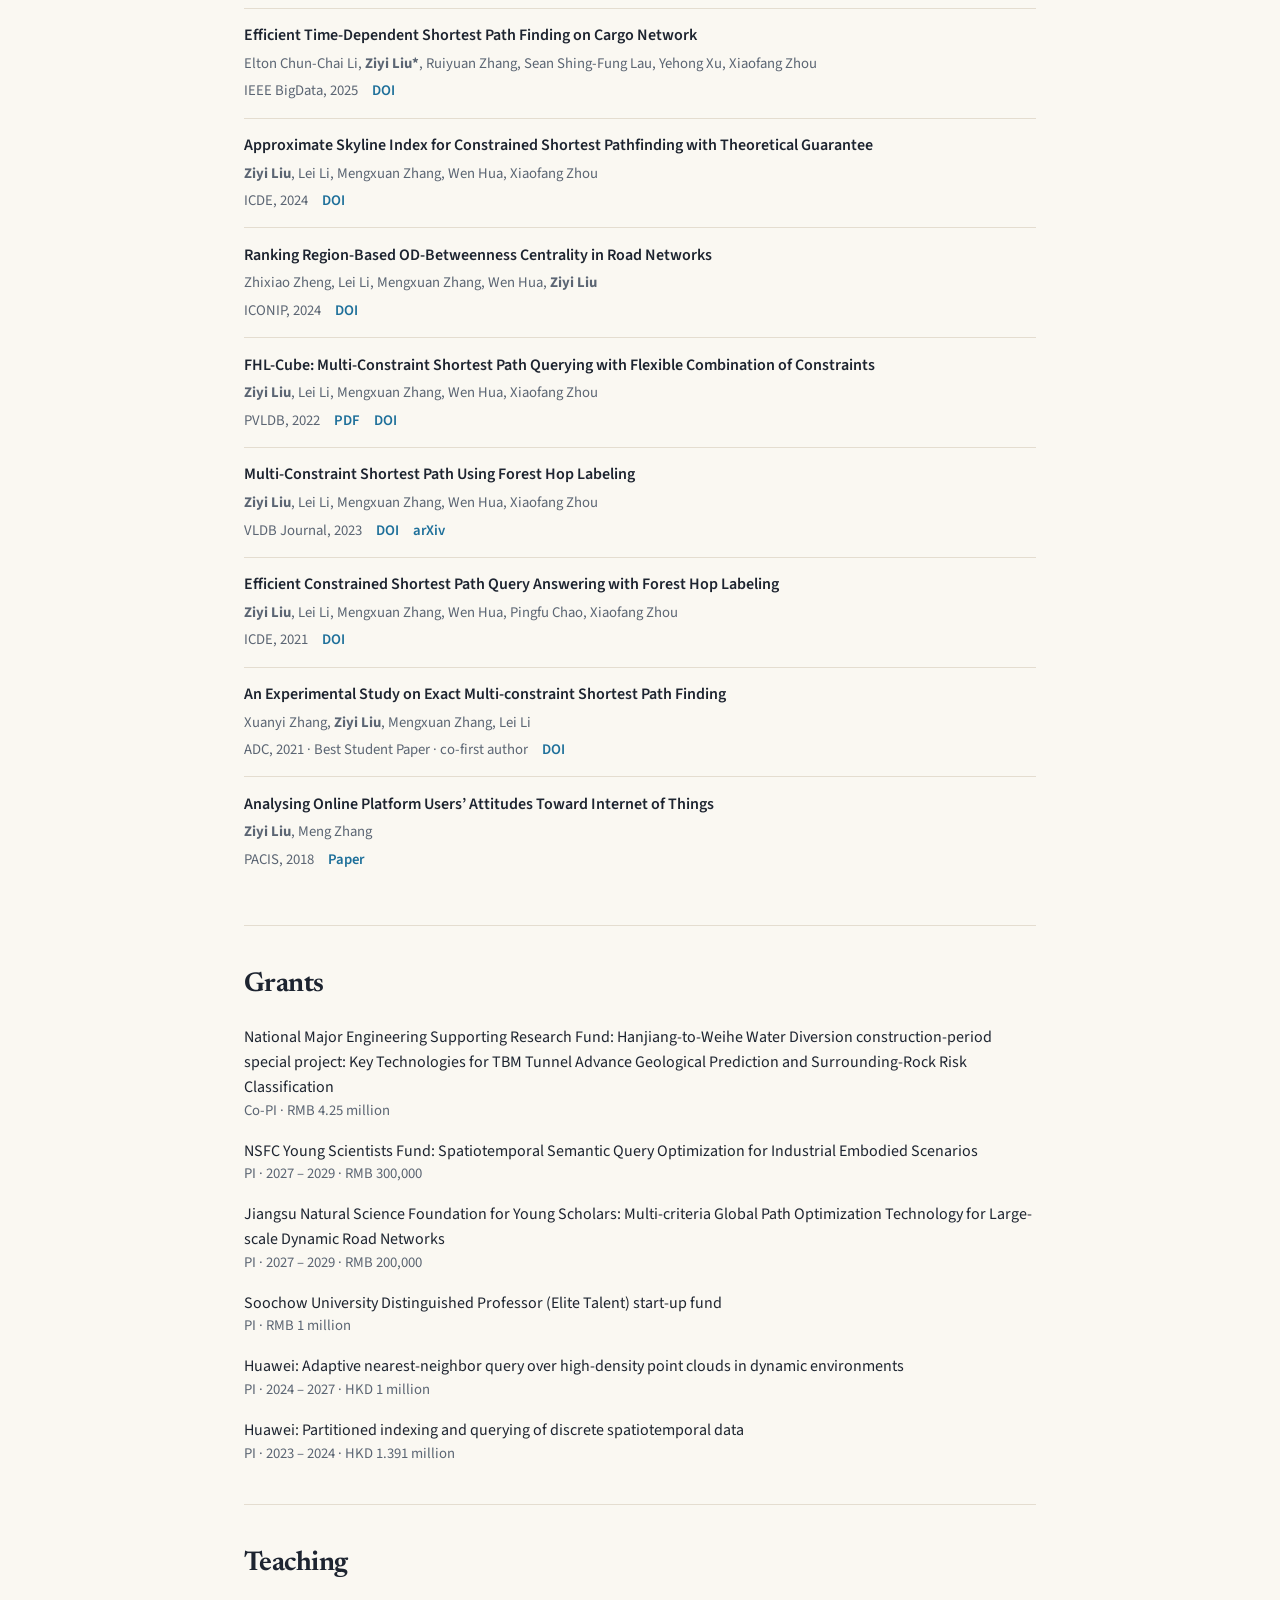
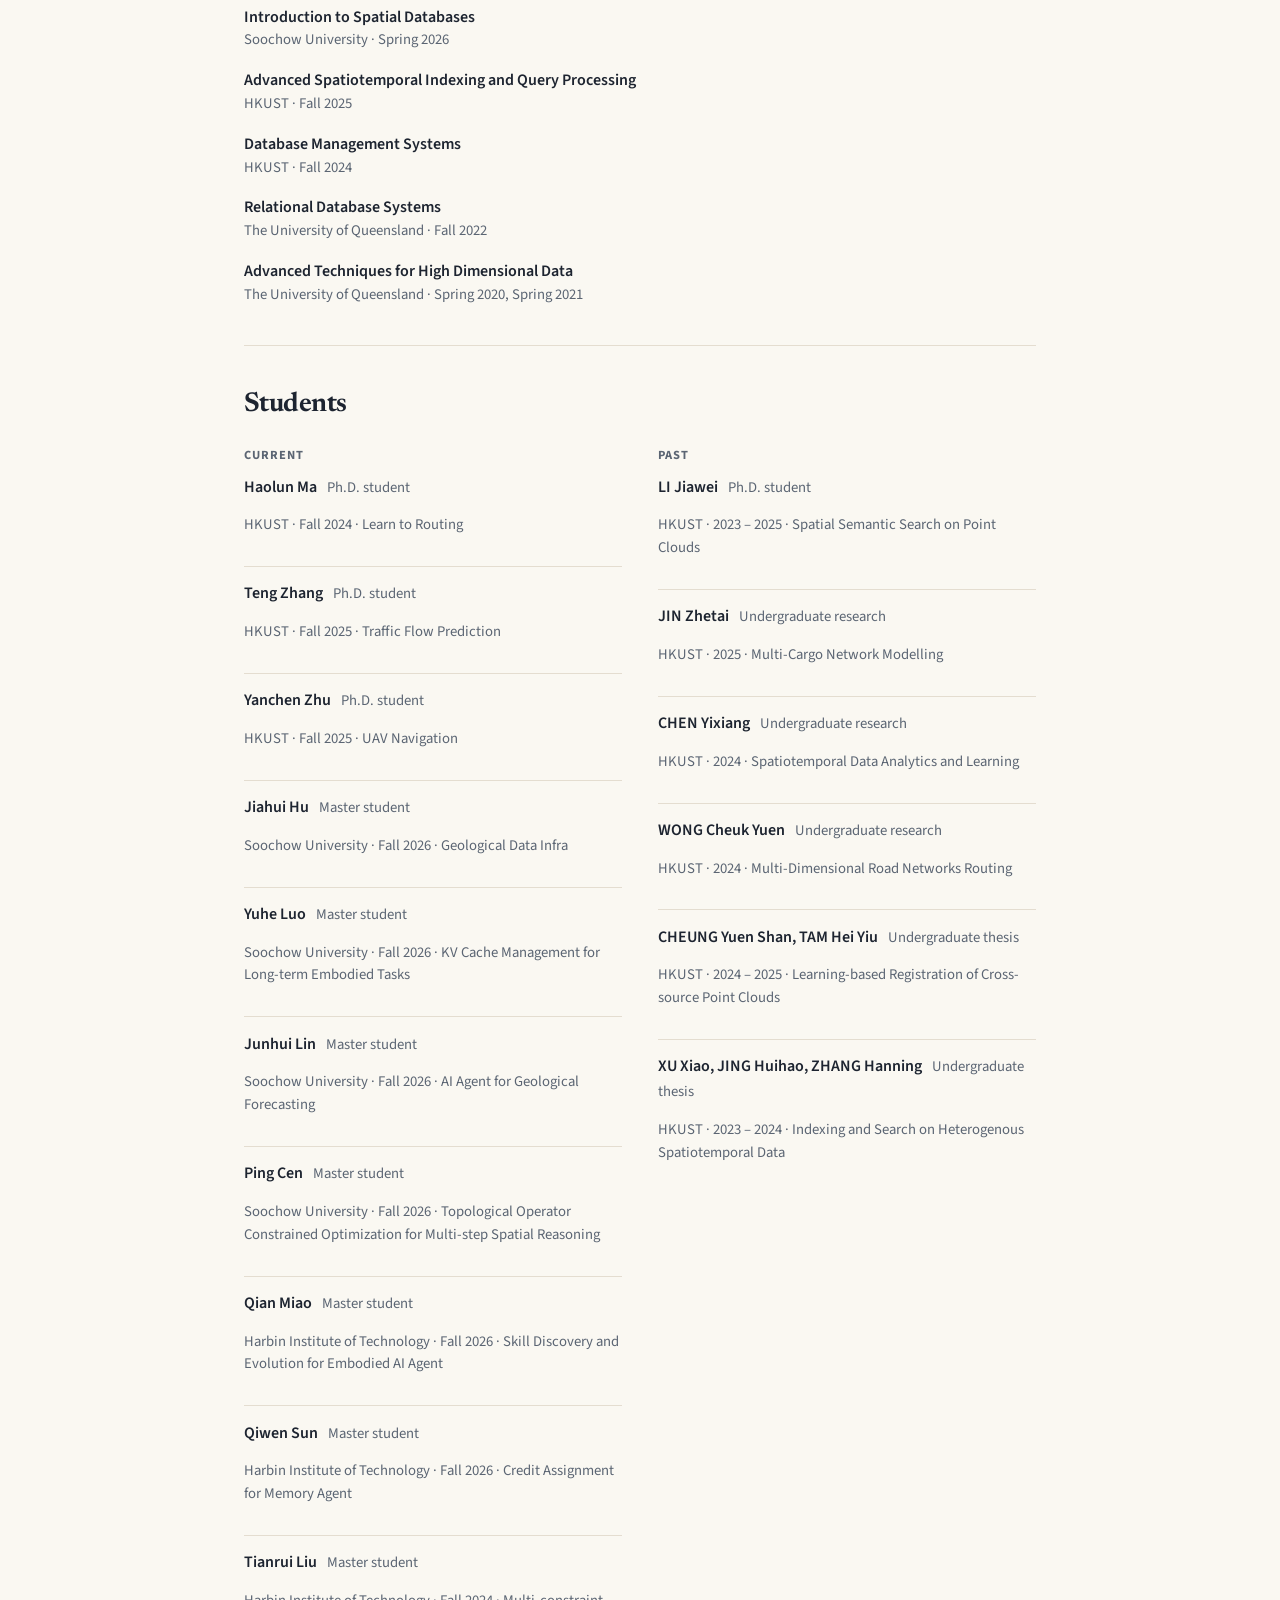
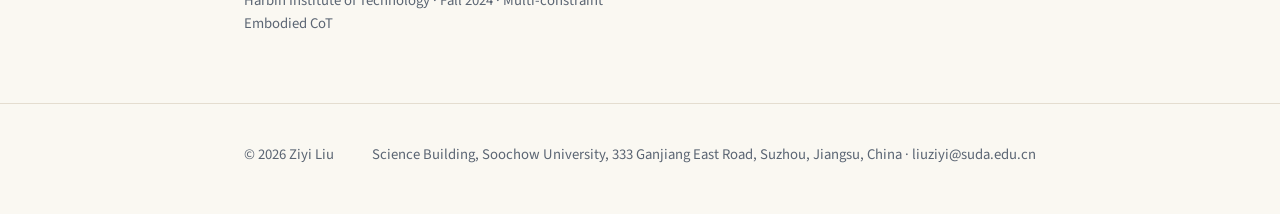
==== commit e124309f: "Update index.html" ====
--- a/index.html
+++ b/index.html
@@ -310,7 +310,7 @@
         <h2>Grants</h2>
         <ul class="plain">
           <li>
-            <p>National Major Engineering Supporting Research, Hanjiang-to-Weihe Water Diversion construction-period special project: Key Technologies for TBM Tunnel Advance Geological Prediction and Surrounding-Rock Risk Classification</p>
+            <p>National Major Engineering Supporting Research Fund: Hanjiang-to-Weihe Water Diversion construction-period special project: Key Technologies for TBM Tunnel Advance Geological Prediction and Surrounding-Rock Risk Classification</p>
             <p class="muted small">Co-PI · RMB 4.25 million</p>
           </li>
           <li>
